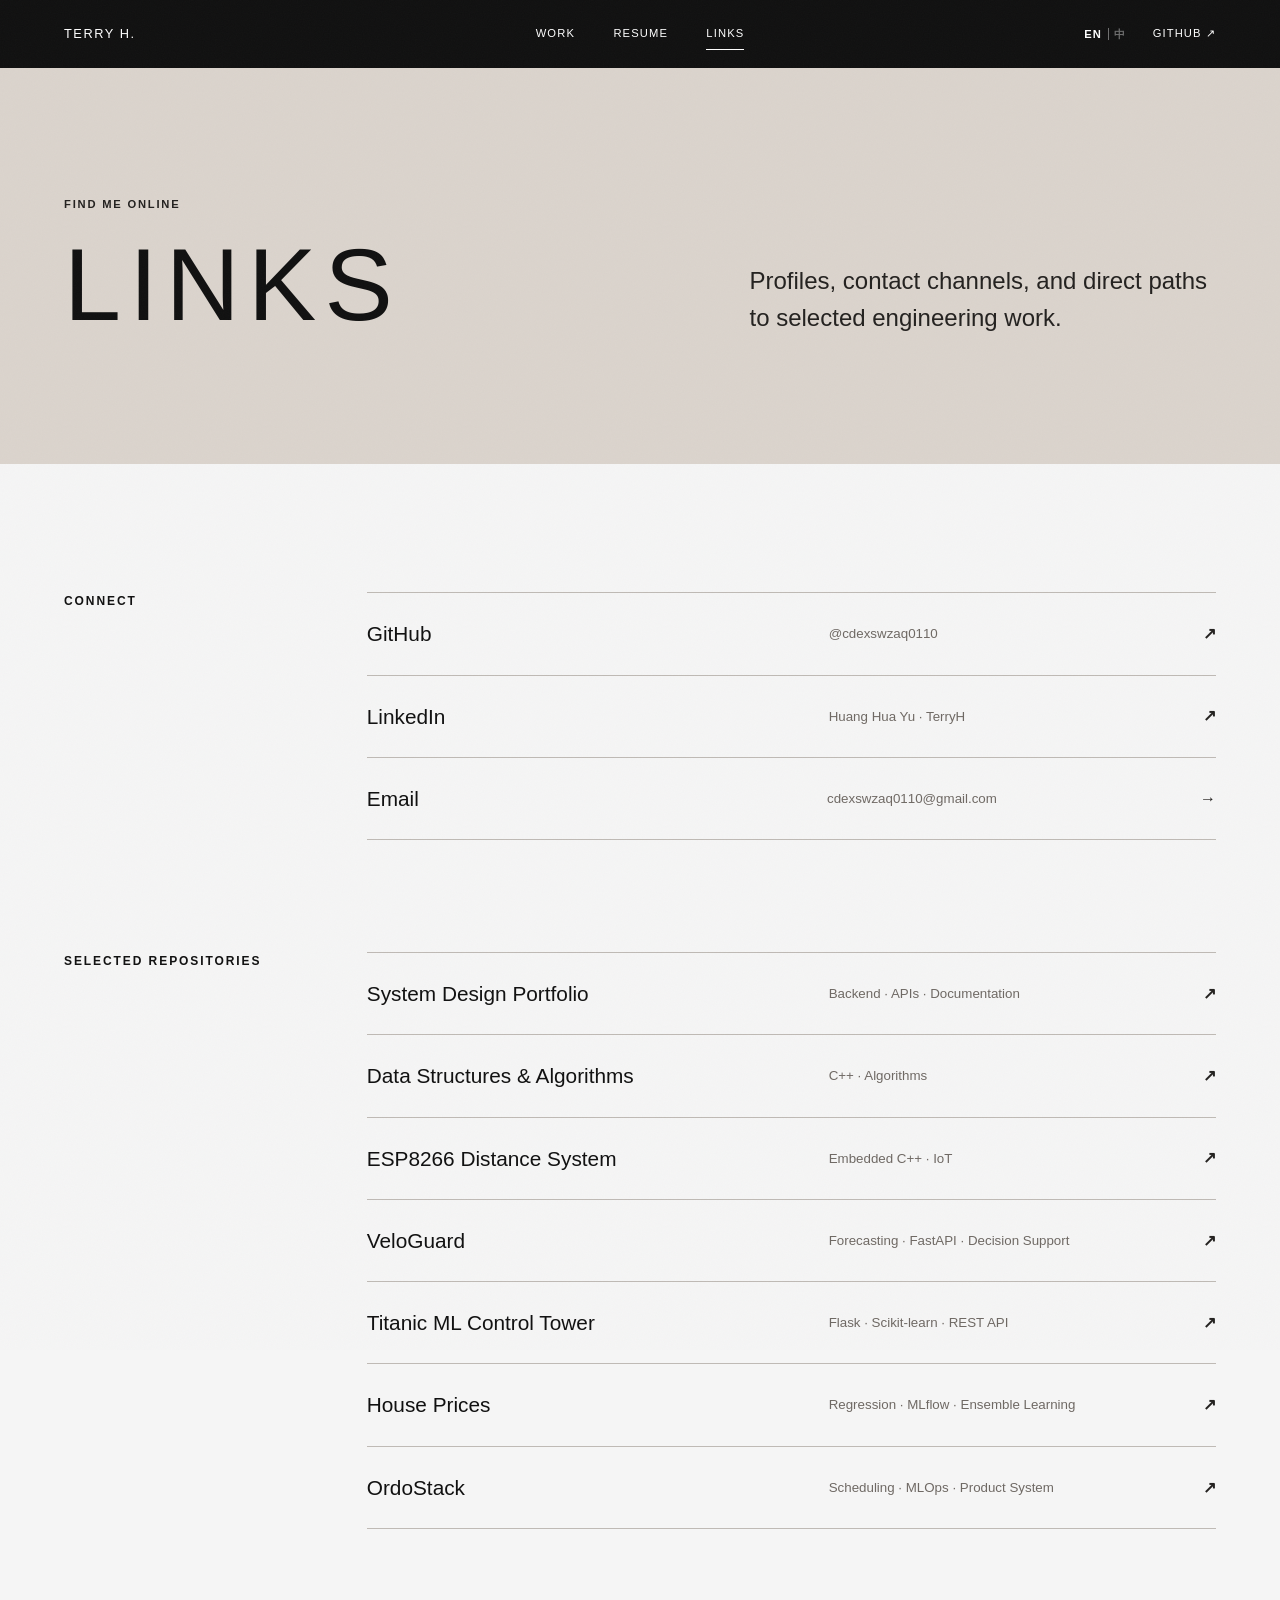
==== links.html @ b8bd3527 "feat: Taipei local time and recent work in the contact section A live clock in Asia/Taipei (24h, ref" ====
<!doctype html>
<html lang="en">
  <head>
    <meta charset="utf-8" />
    <meta name="viewport" content="width=device-width, initial-scale=1" />
    <meta name="description" content="Contact and project links for TerryH Huang." />
    <meta name="author" content="黃樺裕 Huang Hua Yu (TerryH)" />
    <meta name="robots" content="index, follow, max-image-preview:large, max-snippet:-1" />
    <meta name="theme-color" content="#111111" />
    <title>Links — TerryH Huang</title>
    <link rel="canonical" href="https://cdexswzaq0110.github.io/links.html" />

    <meta property="og:type" content="website" />
    <meta property="og:site_name" content="TerryH Huang" />
    <meta property="og:url" content="https://cdexswzaq0110.github.io/links.html" />
    <meta property="og:title" content="Links — TerryH Huang" />
    <meta property="og:description" content="Contact and project links for TerryH Huang." />
    <meta property="og:image" content="https://cdexswzaq0110.github.io/assets/project-archive.webp" />
    <meta name="twitter:card" content="summary_large_image" />

    <link rel="stylesheet" href="styles.css?v=20" />
    <script src="script.js?v=20" defer></script>
    <script>
      /* Apply the remembered motion choice before first paint. */
      (function () {
        var root = document.documentElement;
        root.classList.add("js");
        try {
          if (window.localStorage.getItem("th-motion") !== "off") root.classList.add("motion-on");
        } catch (error) {
          root.classList.add("motion-on");
        }
      })();
    </script>
    <script type="application/ld+json">
      {
        "@context": "https://schema.org",
        "@type": "WebPage",
        "url": "https://cdexswzaq0110.github.io/links.html",
        "name": "Links — TerryH Huang",
        "inLanguage": "en",
        "about": {
          "@type": "Person",
          "name": "黃樺裕",
          "alternateName": ["Huang Hua Yu", "TerryH Huang"],
          "url": "https://cdexswzaq0110.github.io/",
          "sameAs": [
            "https://github.com/cdexswzaq0110",
            "https://www.linkedin.com/in/%E6%A8%BA%E8%A3%95-%E9%BB%83-terryh/"
          ]
        }
      }
    </script>
  </head>
  <body>
    <a class="skip-link" href="#main-content">Skip to content</a>
    <div class="grain" aria-hidden="true"></div>

    <div class="cursor" data-cursor aria-hidden="true">
      <span class="cursor-dot"></span>
      <span class="cursor-ring"><span class="cursor-text"></span></span>
    </div>

    <div class="scroll-progress" aria-hidden="true"></div>

    <header class="site-header">
      <div class="container header-inner">
        <a class="brand" href="index.html" data-scramble aria-label="TerryH Huang, home">Terry H.</a>
        <nav class="site-nav" aria-label="Primary navigation">
          <a href="index.html#work" data-scramble data-zh="作品">Work</a>
          <a href="resume.html" data-scramble data-zh="履歷">Resume</a>
          <a href="links.html" aria-current="page" data-scramble data-zh="連結">Links</a>
        </nav>
        <div class="header-end">
          <button class="lang-toggle" type="button" data-lang-toggle aria-label="Switch language / 切換語言">
            <span class="lang-en">EN</span><i aria-hidden="true"></i><span class="lang-zh">中</span>
          </button>
          <a class="header-link" href="https://github.com/cdexswzaq0110" target="_blank" rel="noreferrer" data-magnetic>
            GitHub <span aria-hidden="true">↗</span>
          </a>
          <button
            class="nav-toggle"
            type="button"
            data-nav-toggle
            aria-expanded="false"
            aria-controls="site-menu"
          >
            <span class="nav-toggle-lines" aria-hidden="true"><i></i><i></i></span>
            Menu
          </button>
        </div>
      </div>
    </header>

    <main id="main-content" class="page-main">
      <section class="page-hero">
        <div class="container page-hero-grid">
          <div>
            <p class="eyebrow" data-zh="在網路上找到我">Find me online</p>
            <h1 data-split="words" data-zh="連結">Links</h1>
          </div>
          <p class="page-lead">
            Profiles, contact channels, and direct paths to selected engineering work.
          </p>
        </div>
      </section>

      <section class="page-section">
        <div class="container link-groups">
          <section aria-labelledby="connect-title">
            <h2 id="connect-title" data-zh="聯絡方式">Connect</h2>
            <div class="link-list">
              <a href="https://github.com/cdexswzaq0110" target="_blank" rel="noreferrer"><span>GitHub</span><small>@cdexswzaq0110</small><b>↗</b></a>
              <a href="https://www.linkedin.com/in/%E6%A8%BA%E8%A3%95-%E9%BB%83-terryh/" target="_blank" rel="noreferrer"><span>LinkedIn</span><small>Huang Hua Yu · TerryH</small><b>↗</b></a>
              <a href="mailto:cdexswzaq0110@gmail.com"><span>Email</span><small>cdexswzaq0110@gmail.com</small><b>→</b></a>
            </div>
          </section>

          <section aria-labelledby="project-links-title">
            <h2 id="project-links-title" data-zh="精選 GitHub 專案">Selected repositories</h2>
            <div class="link-list">
              <a href="https://github.com/cdexswzaq0110/build-moat-system-design-portfolio" target="_blank" rel="noreferrer" data-preview="assets/system-design.webp"><span>System Design Portfolio</span><small>Backend · APIs · Documentation</small><b>↗</b></a>
              <a href="https://github.com/cdexswzaq0110/DSA" target="_blank" rel="noreferrer" data-preview="assets/algorithms.webp"><span>Data Structures &amp; Algorithms</span><small>C++ · Algorithms</small><b>↗</b></a>
              <a href="https://github.com/cdexswzaq0110/Arduino_obstacle_avoidance" target="_blank" rel="noreferrer" data-preview="assets/embedded-system.webp"><span>ESP8266 Distance System</span><small>Embedded C++ · IoT</small><b>↗</b></a>
              <a href="https://github.com/cdexswzaq0110/VeloGuard" target="_blank" rel="noreferrer" data-preview="assets/veloguard.webp"><span>VeloGuard</span><small>Forecasting · FastAPI · Decision Support</small><b>↗</b></a>
              <a href="https://github.com/cdexswzaq0110/titanic-ml-control-tower" target="_blank" rel="noreferrer" data-preview="assets/titanic-control-tower.webp"><span>Titanic ML Control Tower</span><small>Flask · Scikit-learn · REST API</small><b>↗</b></a>
              <a href="https://github.com/cdexswzaq0110/House-Prices-Advanced-Regression-Techniques" target="_blank" rel="noreferrer" data-preview="assets/house-prices.webp"><span>House Prices</span><small>Regression · MLflow · Ensemble Learning</small><b>↗</b></a>
              <a href="https://github.com/cdexswzaq0110/Ordostack" target="_blank" rel="noreferrer" data-preview="assets/ordostack.webp"><span>OrdoStack</span><small>Scheduling · MLOps · Product System</small><b>↗</b></a>
            </div>
          </section>
        </div>
      </section>
    </main>

    <footer class="site-footer">
      <div class="container footer-inner">
        <p>TerryH Huang</p>
        <p data-zh="持續學習，持續動手做。">Always learning. Always building.</p>
        <a href="index.html" data-magnetic>Home</a>
        <button class="motion-toggle" type="button" data-motion-toggle aria-pressed="false">
          <i aria-hidden="true"></i>Motion <span data-motion-state>Off</span>
        </button>
      </div>
    </footer>
    <div class="nav-sheet" id="site-menu" data-nav-sheet hidden>
      <div class="nav-sheet-scrim" data-nav-scrim></div>
      <div
        class="nav-sheet-panel"
        data-nav-panel
        role="dialog"
        aria-modal="true"
        aria-label="Site menu"
        tabindex="-1"
      >
        <div class="nav-sheet-handle" aria-hidden="true"></div>
        <nav class="nav-sheet-links" aria-label="Site navigation">
          <a href="index.html#work">Work<b aria-hidden="true">01</b></a>
          <a href="resume.html">Resume<b aria-hidden="true">02</b></a>
          <a href="links.html" aria-current="page">Links<b aria-hidden="true">03</b></a>
          <a href="https://github.com/cdexswzaq0110" target="_blank" rel="noreferrer">GitHub<b aria-hidden="true">↗</b></a>
          <a href="mailto:cdexswzaq0110@gmail.com">Email<b aria-hidden="true">→</b></a>
        </nav>
        <p class="nav-sheet-note">TerryH Huang — Machine Learning Engineer</p>
      </div>
    </div>
  </body>
</html>
---- styles.css ----
:root {
  --ink: #111111;
  --text: #242220;
  --muted: #6f6964;
  --line: #bfbab5;
  --canvas: #f5f5f5;
  --surface: #eceae9;
  --warm: #dbd4cd;
  --frame: #a39e9a;
  --white: #ffffff;
  --font-display: "Avenir Next", "Segoe UI", Arial, sans-serif;
  --font-body: Inter, "Helvetica Neue", Arial, sans-serif;
  --gutter: clamp(1.25rem, 5vw, 5rem);
  --section-space: clamp(5rem, 10vw, 8rem);
  --content-width: 72rem;
  --transition: 180ms ease;
  /* Canonical curves — built-in CSS easings are too weak for UI. */
  --ease-out: cubic-bezier(0.23, 1, 0.32, 1);
  --ease-in-out: cubic-bezier(0.77, 0, 0.175, 1);
  --ease-drawer: cubic-bezier(0.32, 0.72, 0, 1);
  /* Legacy names alias the canonical curves rather than forking them. */
  --motion-ease: var(--ease-out);
  --motion-out: var(--ease-out);
  --scroll-progress: 0;
  --skew: 0deg;
}

@keyframes page-in {
  from {
    opacity: 0;
  }
}

@keyframes page-rise {
  from {
    transform: translateY(0.75rem);
  }
}

@keyframes status-pulse {
  0%,
  100% {
    opacity: 1;
    transform: scale(1);
  }
  50% {
    opacity: 0.35;
    transform: scale(0.6);
  }
}

@keyframes scroll-cue {
  0% {
    transform: translateX(-100%);
  }
  60%,
  100% {
    transform: translateX(100%);
  }
}

@keyframes grain-shift {
  0% {
    transform: translate3d(0, 0, 0);
  }
  10% {
    transform: translate3d(-6%, -4%, 0);
  }
  20% {
    transform: translate3d(-12%, 2%, 0);
  }
  30% {
    transform: translate3d(4%, -8%, 0);
  }
  40% {
    transform: translate3d(-6%, 6%, 0);
  }
  50% {
    transform: translate3d(-12%, -2%, 0);
  }
  60% {
    transform: translate3d(8%, 0, 0);
  }
  70% {
    transform: translate3d(0, 8%, 0);
  }
  80% {
    transform: translate3d(4%, 10%, 0);
  }
  90% {
    transform: translate3d(-6%, 4%, 0);
  }
  100% {
    transform: translate3d(0, 0, 0);
  }
}

/* The entry/exit movement lives on <main>, never on <body>: a transform
   animation on <body> would make it the containing block for every
   position: fixed layer (grain, cursor, progress bar, rail). */
.manual-page-transition body {
  animation: page-in 420ms var(--motion-ease) backwards;
}

.manual-page-transition main {
  animation: page-rise 520ms var(--motion-ease) backwards;
}

.manual-page-transition body.page-leaving {
  opacity: 0;
  transition: opacity 220ms ease-in;
}

.manual-page-transition body.page-leaving main {
  transform: translateY(-0.5rem);
  transition: transform 220ms ease-in;
}

*,
*::before,
*::after {
  box-sizing: border-box;
}

html {
  scroll-behavior: smooth;
}

html.lenis-active {
  scroll-behavior: auto;
}

#work,
#lab,
#about,
#faq,
#principles,
#contact {
  scroll-margin-top: 5.25rem;
}

body {
  margin: 0;
  overflow-x: clip;
  color: var(--text);
  background: var(--canvas);
  font-family: var(--font-body);
  line-height: 1.6;
  text-rendering: optimizeLegibility;
}

img {
  display: block;
  max-width: 100%;
}

a {
  color: inherit;
}

h1,
h2,
h3,
p {
  margin: 0;
}

h1,
h2,
h3,
.brand,
.button,
.site-nav {
  font-family: var(--font-display);
}

.container {
  width: min(calc(100% - 2 * var(--gutter)), var(--content-width));
  margin-inline: auto;
}

.skip-link {
  position: fixed;
  top: 0.5rem;
  left: 0.5rem;
  z-index: 100;
  padding: 0.65rem 1rem;
  color: var(--white);
  background: var(--ink);
  transform: translateY(-150%);
}

.skip-link:focus {
  transform: translateY(0);
}

:focus-visible {
  outline: 3px solid currentColor;
  outline-offset: 4px;
}

/* ---------------------------------------------------------------
   Film grain
   --------------------------------------------------------------- */

/* The grain is texture, so it is not gated on the motion layer — only its
   drift is. That keeps the surface for reduced-motion and no-JS visitors. */
.grain {
  position: fixed;
  inset: -50%;
  z-index: 80;
  display: block;
  width: 200%;
  height: 200%;
  background-image: url("data:image/svg+xml,%3Csvg xmlns='http://www.w3.org/2000/svg' width='200' height='200'%3E%3Cfilter id='n'%3E%3CfeTurbulence type='fractalNoise' baseFrequency='0.85' numOctaves='3' stitchTiles='stitch'/%3E%3C/filter%3E%3Crect width='200' height='200' filter='url(%23n)' opacity='0.55'/%3E%3C/svg%3E");
  opacity: 0.05;
  pointer-events: none;
}

.motion-ready .grain {
  animation: grain-shift 6s steps(10) infinite;
  will-change: transform;
}

/* ---------------------------------------------------------------
   Custom cursor
   --------------------------------------------------------------- */

.cursor {
  display: none;
}

.has-cursor .cursor {
  display: block;
}

.has-cursor body,
.has-cursor a,
.has-cursor button {
  cursor: none;
}

.has-cursor .cursor-dot,
.has-cursor .cursor-ring {
  position: fixed;
  top: 0;
  left: 0;
  z-index: 90;
  display: grid;
  place-items: center;
  border-radius: 50%;
  pointer-events: none;
  mix-blend-mode: difference;
}

.has-cursor .cursor-dot {
  width: 6px;
  height: 6px;
  background: var(--white);
  transform: translate3d(var(--cursor-x, -50px), var(--cursor-y, -50px), 0) translate(-50%, -50%);
}

.has-cursor .cursor-ring {
  width: 2.5rem;
  height: 2.5rem;
  border: 1px solid var(--white);
  transform: translate3d(var(--ring-x, -50px), var(--ring-y, -50px), 0) translate(-50%, -50%)
    scale(var(--ring-scale, 1));
  transition: width 450ms var(--motion-ease), height 450ms var(--motion-ease),
    background 450ms var(--motion-ease), opacity 300ms ease;
}

.has-cursor .cursor.is-hover .cursor-ring {
  width: 3.5rem;
  height: 3.5rem;
}

.has-cursor .cursor.is-labelled .cursor-ring {
  width: 5.5rem;
  height: 5.5rem;
  background: var(--white);
}

.has-cursor .cursor.is-labelled .cursor-dot {
  opacity: 0;
}

.cursor-text {
  color: var(--ink);
  font-family: var(--font-display);
  font-size: 0.62rem;
  font-weight: 600;
  letter-spacing: 0.14em;
  text-transform: uppercase;
  opacity: 0;
  transition: opacity 250ms ease;
}

.has-cursor .cursor.is-labelled .cursor-text {
  opacity: 1;
}

.has-cursor .cursor.is-down .cursor-ring {
  --ring-scale: 0.72;
}

.has-cursor .cursor.is-hidden .cursor-dot,
.has-cursor .cursor.is-hidden .cursor-ring {
  opacity: 0;
}

/* ---------------------------------------------------------------
   Intro curtain
   --------------------------------------------------------------- */

.preloader {
  display: none;
}

.is-loading {
  overflow: hidden;
}

.is-loading .preloader,
.preloader.is-done {
  position: fixed;
  inset: 0;
  z-index: 150;
  display: block;
  color: var(--white);
}

.preloader.is-done {
  pointer-events: none;
}

.preloader-panels {
  position: absolute;
  inset: 0;
  display: flex;
}

.preloader-panels i {
  flex: 1;
  background: var(--ink);
  transform: translate3d(0, 0, 0);
  transition: transform 900ms var(--motion-out) var(--panel-delay, 0ms);
}

.preloader-inner {
  position: absolute;
  inset: auto var(--gutter) 22vh;
  display: flex;
  align-items: flex-end;
  justify-content: space-between;
  gap: 2rem;
  transition: opacity 400ms ease, transform 600ms var(--motion-ease);
}

.preloader-name {
  font-family: var(--font-display);
  font-size: clamp(2.5rem, 9vw, 6rem);
  font-weight: 400;
  letter-spacing: 0.06em;
  line-height: 1;
  text-transform: uppercase;
}

.preloader-count {
  color: var(--warm);
  font-family: var(--font-display);
  font-size: clamp(1.1rem, 2.5vw, 1.6rem);
  font-variant-numeric: tabular-nums;
  letter-spacing: 0.16em;
}

.preloader-bar {
  position: absolute;
  inset: auto var(--gutter) calc(22vh - 2.5rem);
  height: 1px;
  background: rgb(255 255 255 / 18%);
}

.preloader-bar i {
  display: block;
  height: 100%;
  background: var(--warm);
  transform: scaleX(var(--load, 0));
  transform-origin: left;
}

.preloader.is-done .preloader-inner,
.preloader.is-done .preloader-bar {
  opacity: 0;
  transform: translateY(-1rem);
}

.preloader.is-done .preloader-panels i {
  transform: translate3d(0, -101%, 0);
}

/* ---------------------------------------------------------------
   Header + rail
   --------------------------------------------------------------- */

.site-header {
  position: sticky;
  top: 0;
  z-index: 20;
  color: var(--white);
  background: var(--ink);
  transition: box-shadow 300ms ease, transform 500ms var(--motion-ease);
}

.home-page.has-scrolled .site-header {
  box-shadow: 0 0.8rem 2rem rgb(17 17 17 / 12%);
}

.header-hidden .site-header {
  transform: translate3d(0, -100%, 0);
}

.scroll-progress {
  position: fixed;
  inset: 0 0 auto;
  z-index: 40;
  height: 2px;
  background: var(--warm);
  pointer-events: none;
  transform: scaleX(var(--scroll-progress));
  transform-origin: left;
}

.header-inner {
  min-height: 4.25rem;
  display: grid;
  grid-template-columns: 1fr auto 1fr;
  align-items: center;
  gap: 2rem;
}

.brand {
  width: max-content;
  font-size: 0.8rem;
  letter-spacing: 0.12em;
  text-decoration: none;
  text-transform: uppercase;
}

.site-nav {
  display: flex;
  gap: clamp(1.25rem, 3vw, 2.5rem);
}

.site-nav a,
.header-link {
  position: relative;
  font-size: 0.7rem;
  letter-spacing: 0.1em;
  text-decoration: none;
  text-transform: uppercase;
  white-space: nowrap;
}

.site-nav a::after,
.header-link::after {
  position: absolute;
  inset: auto 0 -0.45rem;
  height: 1px;
  background: currentColor;
  content: "";
  transform: scaleX(0);
  transform-origin: right;
  transition: transform 420ms var(--motion-ease);
}

.site-nav a:hover::after,
.header-link:hover::after,
.site-nav a:focus-visible::after,
.header-link:focus-visible::after,
.site-nav a[aria-current="page"]::after {
  transform: scaleX(1);
  transform-origin: left;
}

.header-link {
  justify-self: end;
}

.section-rail {
  display: none;
}

.section-rail a {
  display: flex;
  align-items: center;
  justify-content: flex-end;
  gap: 0.65rem;
  text-decoration: none;
}

.rail-dot {
  width: 7px;
  height: 7px;
  border: 1px solid var(--frame);
  border-radius: 50%;
  transition: background 350ms var(--motion-ease), border-color 350ms var(--motion-ease),
    transform 350ms var(--motion-ease);
}

.rail-label {
  color: var(--muted);
  font-family: var(--font-display);
  font-size: 0.58rem;
  letter-spacing: 0.18em;
  text-transform: uppercase;
  opacity: 0;
  transform: translateX(0.5rem);
  transition: opacity 350ms ease, transform 350ms var(--motion-ease);
}

.section-rail a:hover .rail-label,
.section-rail a:focus-visible .rail-label,
.section-rail a.is-active .rail-label {
  opacity: 1;
  transform: translateX(0);
}

.section-rail a.is-active .rail-dot {
  background: var(--ink);
  border-color: var(--ink);
  transform: scale(1.3);
}

.section-rail.is-inverted .rail-dot {
  border-color: #6d6864;
}

.section-rail.is-inverted .rail-label {
  color: #a6a19d;
}

.section-rail.is-inverted a.is-active .rail-dot {
  background: var(--warm);
  border-color: var(--warm);
}

/* ---------------------------------------------------------------
   Header controls + language toggle
   --------------------------------------------------------------- */

.header-end {
  display: flex;
  align-items: center;
  justify-self: end;
  gap: clamp(0.85rem, 2vw, 1.5rem);
}

.header-link {
  justify-self: auto;
}

.lang-toggle {
  display: inline-flex;
  min-height: 2.2rem;
  align-items: center;
  gap: 0.35rem;
  padding: 0 0.15rem;
  border: 0;
  color: inherit;
  background: none;
  font-family: var(--font-display);
  font-size: 0.7rem;
  font-weight: 600;
  letter-spacing: 0.1em;
  cursor: pointer;
  -webkit-tap-highlight-color: transparent;
  scale: var(--press, 1);
  transition: scale 160ms var(--ease-out);
}

.lang-toggle:active {
  --press: 0.94;
}

.lang-toggle i {
  width: 1px;
  height: 0.72rem;
  background: currentColor;
  opacity: 0.4;
}

/* The inactive half recedes rather than disappearing, so the control still
   reads as a pair of choices. */
.lang-toggle .lang-zh,
.lang-toggle .lang-en {
  transition: opacity 260ms var(--ease-out);
}

.lang-toggle .lang-zh {
  opacity: 0.38;
}

.lang-zh .lang-toggle .lang-zh {
  opacity: 1;
}

.lang-zh .lang-toggle .lang-en {
  opacity: 0.38;
}

/* Chinese sets its own rhythm: no uppercasing, and looser tracking hurts it. */
.lang-zh .hero h1,
.lang-zh .about-statement,
.lang-zh .contact-section h2,
.lang-zh .page-hero h1 {
  letter-spacing: 0.02em;
  text-transform: none;
}

.lang-zh .section-heading h2,
.lang-zh .skill-column h3,
.lang-zh .principles-grid h3 {
  letter-spacing: 0.1em;
  text-transform: none;
}

.lang-zh .eyebrow,
.lang-zh .lab-index,
.lang-zh .status-pill,
.lang-zh .filter-chip,
.lang-zh .site-nav a,
.lang-zh .nav-sheet-links a {
  letter-spacing: 0.06em;
  text-transform: none;
}

/* ---------------------------------------------------------------
   Hero
   --------------------------------------------------------------- */

.hero {
  position: relative;
  overflow: hidden;
  background: var(--warm);
}

.hero-canvas {
  position: absolute;
  inset: 0;
  display: block;
  width: 100%;
  height: 100%;
  pointer-events: none;
}

/* Only the motion layer fades it in behind the intro; without JS or with
   reduced motion it is simply there. */
.motion-ready .hero-canvas {
  opacity: 0;
  transition: opacity 1200ms ease 200ms;
}

.motion-ready .hero.is-visible .hero-canvas {
  opacity: 1;
}

.hero-grid {
  position: relative;
  z-index: 1;
  min-height: clamp(40rem, 82vh, 52rem);
  display: grid;
  grid-template-columns: repeat(2, minmax(0, 1fr));
  align-items: center;
  gap: clamp(3rem, 6vw, 5rem);
  padding-block: clamp(4rem, 9vw, 8rem);
}

.hero-copy {
  opacity: var(--hero-opacity, 1);
  transform: translate3d(0, var(--hero-copy-y, 0), 0);
  will-change: opacity, transform;
}

.eyebrow,
.project-index,
.skill-number {
  font-family: var(--font-display);
  font-size: 0.7rem;
  font-weight: 600;
  letter-spacing: 0.16em;
  text-transform: uppercase;
}

.hero h1 {
  margin-top: 1.5rem;
  color: var(--ink);
  font-size: clamp(2.8rem, 5.2vw, 4.4rem);
  font-weight: 400;
  letter-spacing: 0.04em;
  line-height: 1.08;
  text-transform: uppercase;
}

.hero-line {
  display: block;
}

.hero-lead {
  max-width: 34rem;
  margin-top: 2rem;
  font-size: clamp(1rem, 1.5vw, 1.15rem);
}

.hero-actions {
  display: flex;
  flex-wrap: wrap;
  gap: 0.75rem;
  margin-top: 2rem;
}

.status-pill {
  display: inline-flex;
  align-items: center;
  gap: 0.6rem;
  margin-top: 1.75rem;
  padding: 0.4rem 0.9rem;
  border: 1px solid rgb(17 17 17 / 22%);
  border-radius: 999px;
  color: var(--ink);
  font-family: var(--font-display);
  font-size: 0.62rem;
  font-weight: 600;
  letter-spacing: 0.14em;
  text-transform: uppercase;
}

.status-pill i {
  width: 6px;
  height: 6px;
  border-radius: 50%;
  background: var(--ink);
  animation: status-pulse 2.4s ease-in-out infinite;
}

.button {
  position: relative;
  min-height: 2.8rem;
  display: inline-flex;
  align-items: center;
  justify-content: center;
  padding-inline: 1.5rem;
  border: 1px solid var(--ink);
  color: var(--white);
  background: var(--ink);
  font-size: 0.7rem;
  font-weight: 600;
  letter-spacing: 0.1em;
  text-decoration: none;
  text-transform: uppercase;
  translate: var(--mx, 0) var(--my, 0);
  scale: var(--press, 1);
  transition: color var(--transition), background var(--transition),
    translate 160ms var(--ease-out), scale 160ms var(--ease-out);
}

.button:active {
  --press: 0.97;
}

.button:hover {
  color: var(--ink);
  background: transparent;
}

.button-secondary {
  color: var(--ink);
  background: transparent;
}

.button-secondary:hover {
  color: var(--white);
  background: var(--ink);
}

[data-magnetic] {
  translate: var(--mx, 0) var(--my, 0);
  scale: var(--press, 1);
  transition: translate 160ms var(--ease-out), scale 160ms var(--ease-out);
}

[data-magnetic]:active {
  --press: 0.97;
}

/* The lazy magnetic release is a pointer flourish — gate it to fine pointers so
   touch keeps the snappy 160ms press. */
@media (hover: hover) and (pointer: fine) {
  [data-magnetic] {
    transition: translate 600ms var(--ease-out), scale 160ms var(--ease-out);
  }
}

.hero-visual {
  position: relative;
  min-height: 33rem;
  display: grid;
  place-items: center;
}

.hero-visual::before {
  position: absolute;
  inset: 8% 0 0 18%;
  border: 1px solid rgb(17 17 17 / 28%);
  background: rgb(245 245 245 / 20%);
  content: "";
  transform: translate3d(var(--frame-x, 0), var(--frame-y, 0), 0);
  transition: transform 650ms var(--motion-ease);
}

.portrait-frame {
  position: relative;
  z-index: 1;
  width: min(78%, 25rem);
  padding: 0.7rem;
  border: 1px solid var(--ink);
  background: var(--warm);
  transform: translate3d(var(--portrait-x, 0), var(--portrait-y, 0), 0);
  transition: transform 650ms var(--motion-ease);
}

.portrait-media {
  position: relative;
  overflow: hidden;
}

.motion-ready .portrait-media::before {
  position: absolute;
  inset: 0;
  z-index: 1;
  background: var(--warm);
  content: "";
  transform: scaleY(1);
  transform-origin: bottom;
}

.motion-ready .hero.is-visible .portrait-media::before {
  transform: scaleY(0);
  transition: transform 1100ms var(--motion-out) 500ms;
}

.portrait-frame img {
  width: 100%;
  aspect-ratio: 3 / 4;
  object-fit: cover;
  transform: scale(1.06) translate3d(0, var(--hero-image-y, 0), 0);
  transition: transform 160ms linear;
  will-change: transform;
}

.hero-scroll {
  position: absolute;
  right: var(--gutter);
  bottom: 2.25rem;
  z-index: 1;
  display: none;
  align-items: center;
  gap: 0.85rem;
  color: var(--ink);
  font-family: var(--font-display);
  font-size: 0.62rem;
  font-weight: 600;
  letter-spacing: 0.2em;
  text-decoration: none;
  text-transform: uppercase;
}

.hero-scroll-line {
  position: relative;
  width: 4.5rem;
  height: 1px;
  overflow: hidden;
  background: rgb(17 17 17 / 25%);
}

.hero-scroll-line::after {
  position: absolute;
  inset: 0;
  background: var(--ink);
  content: "";
  animation: scroll-cue 2.4s var(--motion-ease) infinite;
}

@media (min-width: 901px) {
  .hero-scroll {
    display: flex;
  }
}

/* ---------------------------------------------------------------
   Marquee band
   --------------------------------------------------------------- */

.marquee-band {
  overflow: hidden;
  padding-block: clamp(0.9rem, 2vw, 1.4rem);
  color: var(--white);
  background: var(--ink);
}

.marquee {
  display: flex;
  width: max-content;
  transform: translate3d(var(--marquee-x, 0), 0, 0);
}

.marquee-track {
  display: flex;
  align-items: center;
  gap: clamp(1.5rem, 3vw, 2.75rem);
  padding-right: clamp(1.5rem, 3vw, 2.75rem);
  font-family: var(--font-display);
  font-size: clamp(1.3rem, 3.4vw, 2.6rem);
  font-weight: 400;
  letter-spacing: 0.06em;
  text-transform: uppercase;
  white-space: nowrap;
}

.marquee-track b {
  color: var(--warm);
  font-size: 0.55em;
  font-weight: 400;
}

/* ---------------------------------------------------------------
   Sections
   --------------------------------------------------------------- */

.section {
  padding-block: var(--section-space);
}

.work-section {
  overflow-x: clip;
}

.section-heading {
  display: grid;
  grid-template-columns: auto 1fr;
  align-items: center;
  gap: 1.5rem;
}

.section-heading h2 {
  color: var(--ink);
  font-size: 0.85rem;
  font-weight: 600;
  letter-spacing: 0.25em;
  text-transform: uppercase;
}

.section-heading span {
  height: 1px;
  background: var(--line);
  transform-origin: left;
}

.section-intro {
  display: flex;
  justify-content: space-between;
  gap: 2rem;
  margin-top: 2rem;
}

.section-intro > p:first-child {
  max-width: 36rem;
  font-size: clamp(1.4rem, 2.6vw, 2.2rem);
  line-height: 1.35;
}

.section-count {
  color: var(--muted);
  font-size: 0.75rem;
  font-variant-numeric: tabular-nums;
  letter-spacing: 0.1em;
  text-transform: uppercase;
}

.section-count [data-project-count] {
  min-width: 3.4rem;
  display: inline-block;
  color: var(--ink);
}

/* ---------------------------------------------------------------
   Project filter + grid
   --------------------------------------------------------------- */

.filter-bar {
  display: flex;
  flex-wrap: wrap;
  gap: 0.5rem;
  margin-top: 2.5rem;
}

.filter-chip {
  padding: 0.55rem 1.05rem;
  border: 1px solid var(--line);
  color: var(--muted);
  background-color: transparent;
  background-image: linear-gradient(var(--ink), var(--ink));
  background-position: bottom center;
  background-repeat: no-repeat;
  background-size: 100% 0%;
  font-family: var(--font-display);
  font-size: 0.66rem;
  font-weight: 600;
  letter-spacing: 0.12em;
  text-transform: uppercase;
  cursor: pointer;
  transition: color 320ms ease, border-color 320ms ease, background-size 420ms var(--motion-ease);
}

.filter-chip sup {
  margin-left: 0.15rem;
  font-size: 0.62em;
  vertical-align: super;
}

.filter-chip:hover {
  color: var(--white);
  border-color: var(--ink);
  background-size: 100% 100%;
}

.filter-chip.is-active {
  color: var(--white);
  border-color: var(--ink);
  background-size: 100% 100%;
}

.project-grid {
  display: grid;
  grid-template-columns: repeat(2, minmax(0, 1fr));
  gap: clamp(2rem, 4vw, 3rem) clamp(1.25rem, 3vw, 2rem);
  margin-top: 3rem;
  transform: skewY(var(--skew, 0deg));
}

.project-card.is-filtered {
  display: none;
}

.project-card a {
  display: block;
  perspective: 1100px;
  text-decoration: none;
}

.project-visual {
  position: relative;
  overflow: hidden;
  aspect-ratio: 4 / 3;
  background: var(--surface);
  transform: rotateX(var(--tilt-x, 0deg)) rotateY(var(--tilt-y, 0deg));
  transform-style: preserve-3d;
  transition: transform 600ms var(--motion-ease);
}

.motion-ready .project-visual::before {
  position: absolute;
  inset: 0;
  z-index: 1;
  background: var(--canvas);
  content: "";
  pointer-events: none;
  transform: scaleY(1);
  transform-origin: top;
  transition: transform 900ms var(--motion-ease) 120ms;
}

.motion-ready .project-card.is-visible .project-visual::before {
  transform: scaleY(0);
}

.project-visual::after {
  position: absolute;
  inset: 0.7rem;
  z-index: 2;
  border: 1px solid transparent;
  content: "";
  pointer-events: none;
  transition: border-color 400ms ease, inset 400ms var(--motion-ease);
}

.project-visual img {
  width: 100%;
  height: 100%;
  object-fit: cover;
  transform: scale(1.06)
    translate3d(var(--media-x, 0), calc(var(--media-y, 0px) + var(--scroll-media-y, 0px)), 0);
  transition: transform 180ms linear;
  will-change: transform;
}

.project-card a:hover .project-visual img,
.project-card a:focus-visible .project-visual img {
  transform: scale(1.1)
    translate3d(var(--media-x, 0), calc(var(--media-y, 0px) + var(--scroll-media-y, 0px)), 0);
}

.project-card a:hover .project-visual::after,
.project-card a:focus-visible .project-visual::after {
  inset: 1rem;
  border-color: rgb(245 245 245 / 65%);
}

.project-body {
  display: flex;
  align-items: flex-start;
  justify-content: space-between;
  gap: 1rem;
  margin-top: 1.25rem;
}

.project-index {
  color: var(--muted);
  font-size: 0.62rem;
  transition: color 300ms ease;
}

.project-card.is-active .project-index {
  color: var(--ink);
}

.project-card h3 {
  position: relative;
  margin-top: 0.45rem;
  display: inline-block;
  color: var(--ink);
  font-size: 1.05rem;
  font-weight: 500;
  letter-spacing: 0.04em;
}

.project-card h3::after {
  position: absolute;
  inset: auto 0 -0.2rem;
  height: 1px;
  background: currentColor;
  content: "";
  transform: scaleX(0);
  transform-origin: right;
  transition: transform 500ms var(--motion-ease);
}

.project-card a:hover h3::after,
.project-card a:focus-visible h3::after {
  transform: scaleX(1);
  transform-origin: left;
}

.project-arrow {
  font-size: 1.3rem;
  transition: transform var(--transition);
}

.project-card a:hover .project-arrow {
  transform: translate(0.2rem, -0.2rem);
}

/* ---------------------------------------------------------------
   Reveal system
   --------------------------------------------------------------- */

.motion-ready .hero-reveal,
.motion-ready .reveal {
  opacity: 0;
  transform: translate3d(0, 1.4rem, 0);
}

.motion-ready .hero-reveal {
  transition:
    opacity 700ms var(--motion-ease) var(--reveal-delay, 0ms),
    transform 700ms var(--motion-ease) var(--reveal-delay, 0ms);
}

.motion-ready .hero.is-visible .hero-reveal,
.motion-ready .reveal.is-visible {
  opacity: 1;
  transform: translate3d(0, 0, 0);
}

.motion-ready .reveal {
  transition: opacity 650ms var(--motion-ease), transform 650ms var(--motion-ease);
}

.motion-ready .project-card:nth-child(odd) {
  transform: translate3d(-1.25rem, 1.4rem, 0);
}

.motion-ready .project-card:nth-child(even) {
  transform: translate3d(1.25rem, 1.4rem, 0);
}

.motion-ready .project-card.is-visible {
  transform: translate3d(0, 0, 0);
}

.motion-ready .section-heading span {
  transform: scaleX(0);
  transition: transform 850ms var(--motion-ease) 120ms;
}

.motion-ready .section-heading.is-visible span {
  transform: scaleX(1);
}

/* Split text primitives */

.split-line {
  display: block;
  overflow: hidden;
  /* keep descenders from being clipped by the reveal mask */
  padding-bottom: 0.14em;
  margin-bottom: -0.14em;
}

.split-word {
  display: inline-block;
  overflow: hidden;
  vertical-align: top;
  padding-bottom: 0.16em;
  margin-bottom: -0.16em;
}

.split-char {
  display: inline-block;
  white-space: pre;
}

.split-chars .split-word {
  overflow: visible;
  padding-bottom: 0;
  margin-bottom: 0;
}

.motion-ready .split-line > .split-inner,
.motion-ready .split-word > .split-inner {
  display: inline-block;
  transform: translate3d(0, 115%, 0);
  transition: transform 1000ms var(--motion-out) var(--split-delay, 0ms);
  will-change: transform;
}

.motion-ready .split-line > .split-inner {
  display: block;
}

.motion-ready .is-visible .split-line > .split-inner,
.motion-ready .is-visible .split-word > .split-inner {
  transform: translate3d(0, 0, 0);
}

.motion-ready .split-chars .split-char {
  opacity: 0;
  transform: translate3d(0, 0.5em, 0) rotate(6deg);
  transition: opacity 600ms var(--motion-ease) var(--split-delay, 0ms),
    transform 800ms var(--motion-out) var(--split-delay, 0ms);
}

.motion-ready .split-chars.is-visible .split-char {
  opacity: 1;
  transform: translate3d(0, 0, 0) rotate(0deg);
}

.split-chars .split-char {
  transition: transform 400ms var(--motion-ease);
}

.split-chars:hover .split-char:hover {
  transform: translate3d(0, -0.18em, 0);
}

.project-description {
  margin-top: 0.85rem;
  color: var(--muted);
  font-size: 0.88rem;
}

.tag-list {
  display: flex;
  flex-wrap: wrap;
  gap: 0.45rem;
  margin: 1rem 0 0;
  padding: 0;
  list-style: none;
}

.tag-list li {
  padding: 0.25rem 0.55rem;
  border: 1px solid var(--line);
  font-size: 0.66rem;
  letter-spacing: 0.06em;
  text-transform: uppercase;
  transition: color 300ms ease, border-color 300ms ease, transform 450ms var(--motion-ease);
}

.project-card a:hover .tag-list li {
  border-color: var(--frame);
  transform: translateY(-0.15rem);
}

.project-card a:hover .tag-list li:nth-child(2) {
  transition-delay: 45ms;
}

.project-card a:hover .tag-list li:nth-child(3) {
  transition-delay: 90ms;
}

/* ---------------------------------------------------------------
   In the Model — live ML pieces
   --------------------------------------------------------------- */

.lab-grid {
  display: grid;
  align-items: start;
  grid-template-columns: minmax(0, 1.1fr) minmax(0, 1fr);
  gap: clamp(1.5rem, 3vw, 2.5rem);
  margin-top: 3.5rem;
}

.lab-side {
  display: grid;
  align-content: start;
  gap: clamp(1.5rem, 3vw, 2.5rem);
}

.lab-card {
  display: flex;
  flex-direction: column;
  padding: clamp(1.25rem, 2.5vw, 1.75rem);
  border: 1px solid var(--line);
  background: var(--surface);
}

.lab-index {
  color: var(--muted);
  font-family: var(--font-display);
  font-size: 0.62rem;
  font-weight: 600;
  letter-spacing: 0.16em;
  text-transform: uppercase;
}

.lab-card h3 {
  margin-top: 0.5rem;
  color: var(--ink);
  font-size: 1.05rem;
  font-weight: 500;
  letter-spacing: 0.03em;
}

.lab-copy {
  max-width: 42ch;
  margin-top: 0.9rem;
  color: var(--muted);
  font-size: 0.85rem;
  line-height: 1.6;
}

.lab-copy em {
  font-style: italic;
}

.lab-stage {
  position: relative;
  margin-top: 1.35rem;
  overflow: hidden;
  border: 1px solid var(--line);
  background: var(--canvas);
}

.lab-stage canvas,
.lab-stage svg {
  display: block;
  width: 100%;
  height: auto;
}

.lab-card-boundary .lab-stage {
  cursor: crosshair;
  aspect-ratio: 4 / 3;
}

.lab-card-boundary canvas {
  height: 100%;
}

.lab-hint {
  position: absolute;
  inset: auto 0 0.6rem;
  color: var(--muted);
  font-family: var(--font-display);
  font-size: 0.6rem;
  font-weight: 600;
  letter-spacing: 0.14em;
  text-align: center;
  text-transform: uppercase;
  pointer-events: none;
  transition: opacity 400ms var(--ease-out);
}

.lab-hint[data-spent] {
  opacity: 0;
}

.lab-controls {
  display: flex;
  flex-wrap: wrap;
  gap: 0.45rem;
  margin-top: 1.1rem;
}

.lab-chip {
  display: inline-flex;
  min-height: 2.3rem;
  align-items: center;
  gap: 0.45rem;
  padding-inline: 0.85rem;
  border: 1px solid var(--line);
  color: var(--muted);
  background: transparent;
  font-family: var(--font-display);
  font-size: 0.64rem;
  font-weight: 600;
  letter-spacing: 0.1em;
  text-transform: uppercase;
  cursor: pointer;
  -webkit-tap-highlight-color: transparent;
  scale: var(--press, 1);
  transition: color 260ms var(--ease-out), border-color 260ms var(--ease-out),
    background 260ms var(--ease-out), scale 160ms var(--ease-out);
}

.lab-chip:active {
  --press: 0.96;
}

.lab-chip i {
  width: 0.55rem;
  height: 0.55rem;
  border: 1px solid currentColor;
  border-radius: 50%;
}

.lab-chip[data-knn-class="0"] i {
  background: var(--ink);
}

.lab-chip[data-knn-class="1"] i {
  background: var(--canvas);
  border-color: var(--ink);
  border-width: 2px;
}

.lab-chip:hover {
  color: var(--ink);
  border-color: var(--frame);
}

.lab-chip.is-active {
  color: var(--white);
  border-color: var(--ink);
  background: var(--ink);
}

.lab-chip.is-active i {
  border-color: var(--white);
}

.lab-readout {
  display: flex;
  flex-wrap: wrap;
  gap: 0.35rem 1.1rem;
  margin-top: 1.1rem;
  padding-top: 0.85rem;
  border-top: 1px solid var(--line);
  color: var(--muted);
  font-size: 0.66rem;
  letter-spacing: 0.06em;
}

.lab-readout span {
  display: inline-flex;
  align-items: center;
  gap: 0.35rem;
}

.lab-readout b {
  color: var(--ink);
  font-variant-numeric: tabular-nums;
  font-weight: 600;
}

.key {
  width: 0.7rem;
  height: 2px;
}

.key-train {
  background: var(--ink);
}

.key-val {
  background: var(--frame);
}

/* Training curve */

.lab-stage-curve,
.lab-stage-net {
  padding: 0.5rem;
}

.curve-grid line {
  stroke: var(--line);
  stroke-width: 1;
}

.curve-grid-faint {
  stroke-dasharray: 2 4;
  opacity: 0.7;
}

.curve-line {
  fill: none;
  stroke-width: 2;
  stroke-linecap: round;
}

.curve-train {
  stroke: var(--ink);
}

.curve-val {
  stroke: var(--frame);
}

.motion-ready .curve-line {
  stroke-dasharray: var(--curve-length, 400);
  stroke-dashoffset: calc(var(--curve-length, 400) * (1 - var(--curve-progress, 0)));
}

.curve-marker {
  fill: var(--ink);
  opacity: 0;
}

.motion-ready .curve-marker {
  opacity: var(--curve-progress, 0);
}

.curve-label {
  fill: var(--muted);
  font-family: var(--font-display);
  font-size: 8px;
  letter-spacing: 0.12em;
  text-transform: uppercase;
}

/* Forward pass */

.net-edge {
  stroke: var(--line);
  stroke-width: 1;
  opacity: 0.85;
  transition: stroke 300ms var(--ease-out), opacity 300ms var(--ease-out);
}

/* The travelling activation, drawn over the static edge rather than replacing
   it — a dash gap that long would otherwise erase the connection entirely. */
.net-pulse {
  stroke: var(--ink);
  stroke-width: 1.6;
  stroke-linecap: round;
  opacity: 0;
}

.motion-ready .net-pulse {
  stroke-dasharray: 5 95;
  opacity: 1;
  animation: net-pulse 2.6s linear infinite;
  animation-delay: var(--edge-delay, 0s);
}

@keyframes net-pulse {
  from {
    stroke-dashoffset: 100;
  }
  to {
    stroke-dashoffset: 0;
  }
}

[data-net].is-focused .net-pulse {
  opacity: 0;
}

.net-node {
  fill: var(--canvas);
  stroke: var(--frame);
  stroke-width: 1.4;
  transition: fill 300ms var(--ease-out), stroke 300ms var(--ease-out);
}

.net-node-hit {
  fill: transparent;
  cursor: pointer;
}

[data-net].is-focused .net-edge {
  opacity: 0.12;
}

[data-net].is-focused .net-edge.is-lit {
  opacity: 1;
  stroke: var(--ink);
  animation: none;
  stroke-dasharray: none;
}

[data-net].is-focused .net-node {
  opacity: 0.35;
}

[data-net].is-focused .net-node.is-lit {
  opacity: 1;
  fill: var(--ink);
  stroke: var(--ink);
}

.net-layer-label {
  fill: var(--muted);
  font-family: var(--font-display);
  font-size: 7px;
  letter-spacing: 0.12em;
  text-anchor: middle;
  text-transform: uppercase;
}

/* Attention */

.lab-stage-attn {
  padding: 1.1rem;
}

.attn-tokens {
  display: flex;
  flex-wrap: wrap;
  gap: 0.4rem;
}

.attn-token {
  padding: 0.4rem 0.6rem;
  border: 1px solid var(--line);
  color: var(--ink);
  /* Weight drives the ink behind the token, so the row reads as a heatmap. */
  background: rgb(17 17 17 / calc(var(--attn, 0) * 85%));
  font-family: var(--font-body);
  font-size: 0.82rem;
  cursor: pointer;
  -webkit-tap-highlight-color: transparent;
  transition: background 260ms var(--ease-out), color 260ms var(--ease-out),
    border-color 260ms var(--ease-out);
}

.attn-token:hover,
.attn-token:focus-visible {
  border-color: var(--frame);
}

/* Past roughly a third of the weight the ink behind the token is dark enough
   to need light text. JS decides, rather than matching on the style string. */
.attn-token.is-strong {
  color: var(--white);
}

.attn-token.is-query {
  border-color: var(--ink);
  border-width: 2px;
  padding: calc(0.4rem - 1px) calc(0.6rem - 1px);
}

.attn-bars {
  display: flex;
  align-items: flex-end;
  gap: 0.4rem;
  height: 2.6rem;
  margin-top: 0.9rem;
  padding-top: 0.6rem;
  border-top: 1px solid var(--line);
}

.attn-bars i {
  flex: 1;
  min-height: 1px;
  height: calc(var(--attn, 0) * 100%);
  background: var(--ink);
  transition: height 320ms var(--ease-out);
}

/* Gradient descent */

.lab-stage-gd {
  aspect-ratio: 16 / 10;
}

.lab-stage-gd canvas {
  height: 100%;
}

.lab-slider {
  display: flex;
  flex: 1;
  min-width: 0;
  align-items: center;
  gap: 0.7rem;
  padding: 0.5rem 0.85rem;
  border: 1px solid var(--line);
  color: var(--muted);
  font-family: var(--font-display);
  font-size: 0.62rem;
  font-weight: 600;
  letter-spacing: 0.12em;
  text-transform: uppercase;
}

.lab-slider input {
  flex: 1;
  min-width: 0;
  height: 1.6rem;
  accent-color: var(--ink);
  cursor: grab;
}

.lab-slider input:active {
  cursor: grabbing;
}

[data-gd-state] {
  font-variant-numeric: tabular-nums;
}

[data-gd-state][data-gd-state="diverged"] {
  color: var(--ink);
  font-weight: 600;
}

/* Lab columns */

.lab-column {
  display: grid;
  align-content: start;
  gap: clamp(1.5rem, 3vw, 2.5rem);
  min-width: 0;
}

@media (max-width: 900px) {
  .lab-grid {
    grid-template-columns: 1fr;
  }
}

/* ---------------------------------------------------------------
   About
   --------------------------------------------------------------- */

.about-section {
  color: var(--white);
  background: var(--ink);
}

.section-heading-light h2 {
  color: var(--white);
}

.section-heading-light span {
  background: #4f4c49;
}

.about-grid {
  display: grid;
  grid-template-columns: minmax(0, 3fr) minmax(17rem, 2fr);
  gap: clamp(3rem, 9vw, 8rem);
  margin-top: 4rem;
}

.about-statement {
  font-family: var(--font-display);
  font-size: clamp(2rem, 4vw, 3.8rem);
  font-weight: 400;
  letter-spacing: 0.035em;
  line-height: 1.22;
  text-transform: uppercase;
}

.about-line {
  display: block;
}

.motion-ready .about-reveal .about-line {
  opacity: 0;
  clip-path: inset(0 0 100%);
  transform: translate3d(0, 1.2rem, 0);
  transition:
    opacity 650ms var(--motion-ease),
    clip-path 850ms var(--motion-ease),
    transform 850ms var(--motion-ease);
}

.motion-ready .about-reveal.is-visible .about-line {
  opacity: 1;
  clip-path: inset(0);
  transform: translate3d(0, 0, 0);
}

.motion-ready .about-reveal.is-visible .about-line:nth-child(2) {
  transition-delay: 100ms;
}

.motion-ready .about-reveal.is-visible .about-line:nth-child(3) {
  transition-delay: 200ms;
}

.about-statement em {
  color: var(--warm);
  font-style: normal;
}

.about-copy {
  display: grid;
  align-content: end;
  gap: 1.25rem;
  color: #c8c5c2;
}

.skill-grid {
  display: grid;
  grid-template-columns: repeat(3, 1fr);
  margin-top: clamp(4rem, 9vw, 7rem);
  border-top: 1px solid #4f4c49;
}

.skill-column {
  position: relative;
  padding: 2rem;
  transition: background 500ms var(--motion-ease);
}

.skill-column:first-child {
  padding-left: 0;
}

.skill-column + .skill-column {
  border-left: 1px solid #4f4c49;
}

.skill-column::before {
  position: absolute;
  inset: -1px 0 auto;
  height: 1px;
  background: var(--warm);
  content: "";
  transform-origin: left;
}

.motion-ready .skill-column::before {
  transform: scaleX(0);
  transition: transform 900ms var(--motion-out) var(--reveal-delay, 0ms);
}

.motion-ready .skill-column.is-visible::before {
  transform: scaleX(1);
}

.skill-number {
  color: var(--warm);
}

.skill-column h3 {
  margin-top: 1rem;
  font-size: 1.05rem;
  font-weight: 500;
  letter-spacing: 0.08em;
  text-transform: uppercase;
}

.skill-column ul {
  margin: 1.25rem 0 0;
  padding: 0;
  color: #aaa6a3;
  font-size: 0.85rem;
  list-style: none;
}

.skill-column li {
  transition: color 300ms ease, transform 450ms var(--motion-ease);
}

.skill-column:hover li {
  color: var(--white);
  transform: translateX(0.35rem);
}

.skill-column:hover li:nth-child(2) {
  transition-delay: 40ms;
}

.skill-column:hover li:nth-child(3) {
  transition-delay: 80ms;
}

.skill-column:hover li:nth-child(4) {
  transition-delay: 120ms;
}

/* ---------------------------------------------------------------
   Principles
   --------------------------------------------------------------- */

.principles-grid {
  display: grid;
  grid-template-columns: repeat(3, 1fr);
  margin-top: 4rem;
}

.principles-grid article {
  position: relative;
  padding: 1rem clamp(1.5rem, 4vw, 3rem) 1rem;
  text-align: center;
  transition: transform 600ms var(--motion-ease);
}

.principles-grid article:first-child {
  padding-left: 0;
}

.principles-grid article:last-child {
  padding-right: 0;
}

.principles-grid article + article {
  border-left: 1px solid var(--line);
}

.principles-grid article:hover {
  transform: translateY(-0.4rem);
}

.principles-grid article > p {
  color: var(--muted);
  font-family: var(--font-display);
  font-size: 0.75rem;
  letter-spacing: 0.25em;
  transition: color 400ms ease;
}

.principles-grid article:hover > p {
  color: var(--ink);
}

.principles-grid h3 {
  margin-top: 1.25rem;
  font-size: 1rem;
  font-weight: 500;
  letter-spacing: 0.14em;
  text-transform: uppercase;
}

.principles-grid span {
  display: block;
  margin-top: 1rem;
  color: var(--muted);
  font-size: 0.88rem;
}

/* ---------------------------------------------------------------
   Contact + footer
   --------------------------------------------------------------- */

.contact-section {
  position: relative;
  overflow: hidden;
  padding-block: clamp(5rem, 11vw, 9rem);
  background: var(--warm);
}

.contact-grid {
  position: relative;
  z-index: 1;
  display: grid;
  grid-template-columns: 1fr auto;
  align-items: end;
  gap: 3rem;
}

.contact-section h2 {
  max-width: 48rem;
  margin-top: 1.5rem;
  color: var(--ink);
  font-size: clamp(2.5rem, 6vw, 5rem);
  font-weight: 400;
  letter-spacing: 0.055em;
  line-height: 1.08;
  text-transform: uppercase;
}

.contact-actions {
  display: grid;
  gap: 1.25rem;
  justify-items: start;
}

.visually-hidden {
  position: absolute;
  width: 1px;
  height: 1px;
  margin: -1px;
  padding: 0;
  overflow: hidden;
  clip-path: inset(50%);
  white-space: nowrap;
}

/* Confirmation reads as the button inverting, not as a colour change. */
.button.is-copied {
  color: var(--ink);
  background: var(--warm);
  border-color: var(--ink);
}

.local-time {
  display: flex;
  flex-wrap: wrap;
  align-items: center;
  gap: 0.45rem;
  margin-top: 1.6rem;
  color: var(--muted);
  font-family: var(--font-display);
  font-size: 0.66rem;
  font-weight: 600;
  letter-spacing: 0.12em;
  text-transform: uppercase;
}

.local-time i {
  width: 6px;
  height: 6px;
  border-radius: 50%;
  background: var(--ink);
}

.local-time time {
  color: var(--ink);
  font-variant-numeric: tabular-nums;
}

.lang-zh .local-time {
  letter-spacing: 0.06em;
  text-transform: none;
}

.text-link {
  font-size: 0.75rem;
  letter-spacing: 0.12em;
  text-underline-offset: 0.4rem;
  text-transform: uppercase;
}

.site-footer {
  padding-block: 1.75rem;
  color: var(--white);
  background: var(--ink);
}

.footer-inner {
  display: grid;
  grid-template-columns: 1fr auto 1fr;
  gap: 1rem;
  color: #c8c5c2;
  font-size: 0.7rem;
  letter-spacing: 0.08em;
  text-transform: uppercase;
}

.footer-inner a {
  justify-self: end;
  text-underline-offset: 0.35rem;
}

.to-top {
  display: inline-flex;
  align-items: center;
  gap: 0.75rem;
  text-decoration: none;
}

.to-top span {
  text-decoration: underline;
  text-underline-offset: 0.35rem;
}

.to-top-ring {
  width: 1.7rem;
  height: 1.7rem;
  transform: rotate(-90deg);
}

.to-top-ring circle {
  fill: none;
  stroke: rgb(255 255 255 / 22%);
  stroke-width: 2.5;
}

.to-top-ring-value {
  stroke: var(--warm);
  stroke-dasharray: 100.53;
  stroke-dashoffset: calc(100.53 - 100.53 * var(--scroll-progress));
}

/* ---------------------------------------------------------------
   Inner pages
   --------------------------------------------------------------- */

.page-main {
  min-height: calc(100vh - 8rem);
}

.page-hero {
  position: relative;
  overflow: hidden;
  padding-block: clamp(5rem, 10vw, 9rem);
  background: var(--warm);
}

.page-hero-grid {
  position: relative;
  z-index: 1;
  display: grid;
  grid-template-columns: minmax(0, 1fr) minmax(18rem, 0.8fr);
  align-items: end;
  gap: clamp(3rem, 8vw, 8rem);
}

.page-hero h1 {
  margin-top: 1.25rem;
  color: var(--ink);
  font-size: clamp(3.5rem, 8vw, 7rem);
  font-weight: 400;
  letter-spacing: 0.08em;
  line-height: 1;
  text-transform: uppercase;
}

.page-lead {
  max-width: 34rem;
  font-size: clamp(1.1rem, 2vw, 1.5rem);
  line-height: 1.55;
}

.page-section {
  padding-block: var(--section-space);
}

.document-grid {
  display: grid;
  grid-template-columns: minmax(13rem, 0.7fr) minmax(0, 2fr);
  gap: clamp(3rem, 9vw, 8rem);
}

.document-meta {
  display: grid;
  align-content: start;
  gap: 0.65rem;
  font-size: 0.82rem;
}

.document-meta p {
  margin-bottom: 0.75rem;
  font-family: var(--font-display);
  font-weight: 600;
  letter-spacing: 0.1em;
  text-transform: uppercase;
}

.document-meta a {
  color: var(--muted);
  text-underline-offset: 0.3rem;
  transition: color 300ms ease, transform 400ms var(--motion-ease);
}

.document-meta a:hover {
  color: var(--ink);
  transform: translateX(0.25rem);
}

@media (min-width: 901px) {
  .document-meta {
    position: sticky;
    top: 7rem;
  }
}

.document-content {
  display: grid;
  gap: 4rem;
}

.resume-block {
  position: relative;
  display: grid;
  grid-template-columns: minmax(9rem, 0.55fr) minmax(0, 2fr);
  gap: 2rem;
  padding-top: 1.5rem;
  border-top: 1px solid var(--line);
}

.resume-block::before {
  position: absolute;
  inset: 0 0 auto;
  height: 1px;
  background: var(--ink);
  content: "";
  transform-origin: left;
}

.motion-ready .resume-block::before {
  transform: scaleX(0);
  transition: transform 1100ms var(--motion-out);
}

.motion-ready .resume-block.is-visible::before {
  transform: scaleX(1);
}

.resume-block > h2,
.publication-intro h2,
.link-groups > section > h2 {
  color: var(--ink);
  font-size: 0.75rem;
  font-weight: 600;
  letter-spacing: 0.16em;
  text-transform: uppercase;
}

.resume-block > p {
  max-width: 46rem;
  font-size: 1.05rem;
}

.resume-columns,
.resume-projects {
  display: grid;
  gap: 1.75rem;
}

.resume-columns {
  grid-template-columns: repeat(3, minmax(0, 1fr));
}

.resume-columns h3,
.resume-projects h3 {
  color: var(--ink);
  font-size: 0.9rem;
  font-weight: 600;
  letter-spacing: 0.04em;
}

.resume-columns p,
.resume-projects span {
  display: block;
  margin-top: 0.55rem;
  color: var(--muted);
  font-size: 0.84rem;
}

.resume-projects article {
  padding-bottom: 1.75rem;
  border-bottom: 1px solid var(--line);
  transition: transform 500ms var(--motion-ease);
}

.resume-projects article:hover {
  transform: translateX(0.4rem);
}

.resume-projects article > p {
  margin-bottom: 0.4rem;
  color: var(--muted);
  font-size: 0.65rem;
  letter-spacing: 0.1em;
  text-transform: uppercase;
}

.publication-intro {
  display: grid;
  grid-template-columns: minmax(12rem, 0.7fr) minmax(0, 1.5fr);
  gap: 3rem;
  margin-bottom: 4rem;
}

.publication-intro p {
  max-width: 44rem;
  font-size: 1.1rem;
}

.publication-list {
  border-top: 1px solid var(--line);
}

.publication-list > a {
  display: grid;
  grid-template-columns: minmax(10rem, 0.55fr) minmax(0, 2fr) auto;
  gap: 2rem;
  padding-block: 2.25rem;
  border-bottom: 1px solid var(--line);
  text-decoration: none;
}

.publication-list > a > span {
  color: var(--muted);
  font-size: 0.66rem;
  letter-spacing: 0.1em;
  text-transform: uppercase;
}

.publication-list h2 {
  color: var(--ink);
  font-size: clamp(1.35rem, 2.5vw, 2rem);
  font-weight: 500;
}

.publication-list p {
  max-width: 48rem;
  margin-top: 0.7rem;
  color: var(--muted);
  font-size: 0.9rem;
}

.publication-list b,
.link-list b {
  transition: transform var(--transition);
}

.publication-list a:hover b,
.link-list a:hover b {
  transform: translate(0.2rem, -0.2rem);
}

.link-groups {
  display: grid;
  gap: clamp(4rem, 9vw, 7rem);
}

.link-groups > section {
  display: grid;
  grid-template-columns: minmax(12rem, 0.6fr) minmax(0, 2fr);
  gap: 3rem;
}

.link-list {
  border-top: 1px solid var(--line);
}

.link-list a {
  position: relative;
  display: grid;
  grid-template-columns: minmax(0, 1fr) minmax(10rem, 0.8fr) auto;
  align-items: center;
  gap: 1.5rem;
  padding-block: 1.5rem;
  padding-inline: 0;
  border-bottom: 1px solid var(--line);
  text-decoration: none;
  transition: padding-inline 500ms var(--motion-ease), color 350ms ease;
}

.link-list a::before {
  position: absolute;
  inset: 0;
  z-index: -1;
  background: var(--ink);
  content: "";
  transform: scaleY(0);
  transform-origin: bottom;
  transition: transform 500ms var(--motion-ease);
}

.link-list a:hover,
.link-list a:focus-visible {
  padding-inline: 1.25rem;
  color: var(--white);
}

.link-list a:hover::before,
.link-list a:focus-visible::before {
  transform: scaleY(1);
}

.link-list a:hover span,
.link-list a:focus-visible span {
  color: var(--white);
}

.link-list a:hover small,
.link-list a:focus-visible small {
  color: var(--warm);
}

.link-list span {
  color: var(--ink);
  font-family: var(--font-display);
  font-size: clamp(1rem, 2vw, 1.3rem);
  font-weight: 500;
  transition: color 350ms ease;
}

.link-list small {
  color: var(--muted);
  transition: color 350ms ease;
}

.link-preview {
  position: fixed;
  top: 0;
  left: 0;
  z-index: 35;
  display: none;
  width: 17rem;
  aspect-ratio: 4 / 3;
  overflow: hidden;
  background: var(--surface);
  pointer-events: none;
  opacity: 0;
  transform: translate3d(var(--preview-x, 0), var(--preview-y, 0), 0) translate(-50%, -50%)
    scale(0.82) rotate(var(--preview-rotate, -4deg));
  transition: opacity 400ms ease, transform 700ms var(--motion-out);
}

.has-cursor .link-preview {
  display: block;
}

.link-preview.is-visible {
  opacity: 1;
  transform: translate3d(var(--preview-x, 0), var(--preview-y, 0), 0) translate(-50%, -50%)
    scale(1) rotate(var(--preview-rotate, -4deg));
}

.link-preview img {
  position: absolute;
  inset: 0;
  width: 100%;
  height: 100%;
  object-fit: cover;
  opacity: 0;
  transform: scale(1.08);
  transition: opacity 350ms ease, transform 700ms var(--motion-out);
}

.link-preview img.is-current {
  opacity: 1;
  transform: scale(1);
}

/* ---------------------------------------------------------------
   Responsive
   --------------------------------------------------------------- */

@media (min-width: 1180px) {
  .js .section-rail {
    position: fixed;
    right: clamp(1rem, 2vw, 1.75rem);
    top: 50%;
    z-index: 30;
    display: grid;
    gap: 1.1rem;
    transform: translateY(-50%);
  }
}

@media (max-width: 900px) {
  .hero-grid {
    grid-template-columns: 1fr;
    gap: 3.5rem;
  }

  .hero h1 {
    font-size: clamp(2.7rem, 9vw, 4.5rem);
  }

  .project-grid {
    grid-template-columns: repeat(2, minmax(0, 1fr));
  }

  .about-grid {
    grid-template-columns: 1fr;
    gap: 2.5rem;
  }

  .page-hero-grid,
  .document-grid {
    grid-template-columns: 1fr;
  }
}

@media (max-width: 700px) {
  #work,
  #about,
  #faq,
  #principles,
  #contact {
    scroll-margin-top: 8rem;
  }

  .header-inner {
    min-height: auto;
    grid-template-columns: 1fr auto;
    padding-block: 1rem;
  }

  .site-nav {
    grid-column: 1 / -1;
    grid-row: 2;
    justify-content: space-between;
    gap: 0.75rem;
    padding-top: 0.9rem;
    border-top: 1px solid #3b3937;
  }

  .hero-grid {
    min-height: auto;
    grid-template-columns: 1fr;
    gap: 3.5rem;
    padding-block: 4.5rem;
  }

  .hero-visual {
    min-height: 28rem;
  }

  .section-intro {
    display: grid;
  }

  .section-count {
    grid-row: 1;
  }

  .project-grid {
    grid-template-columns: 1fr;
  }

  .skill-grid,
  .principles-grid {
    grid-template-columns: 1fr;
  }

  .skill-column,
  .skill-column:first-child {
    padding: 1.75rem 0;
  }

  .skill-column + .skill-column {
    border-top: 1px solid #4f4c49;
    border-left: 0;
  }

  .principles-grid article,
  .principles-grid article:first-child,
  .principles-grid article:last-child {
    padding: 2rem 0;
  }

  .principles-grid article + article {
    border-top: 1px solid var(--line);
    border-left: 0;
  }

  .contact-grid {
    grid-template-columns: 1fr;
    align-items: start;
  }

  .resume-block,
  .publication-intro,
  .publication-list > a,
  .link-groups > section,
  .link-list a {
    grid-template-columns: 1fr;
  }

  .resume-columns {
    grid-template-columns: 1fr;
  }

  .publication-list > a,
  .link-list a {
    gap: 0.8rem;
  }

  .footer-inner {
    grid-template-columns: 1fr;
  }

  .footer-inner a {
    justify-self: start;
  }

  .preloader-inner {
    display: grid;
    gap: 0.75rem;
  }
}

@media (max-width: 420px) {
  .header-link {
    font-size: 0;
  }

  .header-link span {
    font-size: 1rem;
  }

  .site-nav a {
    font-size: 0.62rem;
  }

  .hero h1 {
    font-size: 2.45rem;
  }

  .hero-actions {
    display: grid;
  }

  .hero-actions .button {
    width: 100%;
  }

  .hero-visual {
    min-height: 23rem;
  }
}

@media (min-width: 701px) {
  .header-inner {
    transition: min-height 400ms var(--motion-ease);
  }

  .home-page.has-scrolled .header-inner {
    min-height: 3.5rem;
  }
}

@media (hover: none), (pointer: coarse) {
  .project-grid {
    transform: none;
  }
}

/* ===============================================================
   Touch & mobile
   Built to the emilkowalski/skills bar: respond on pointer-down,
   track 1:1, interruptible motion, transform/opacity only.
   =============================================================== */

/* We supply our own press feedback, so suppress the platform flash. */
.button,
.filter-chip,
.nav-toggle,
.text-link,
.to-top,
.brand,
.site-nav a,
.header-link,
.project-card a,
.link-list a,
.publication-list > a,
.document-meta a,
.nav-sheet-links a,
.hero-scroll {
  -webkit-tap-highlight-color: transparent;
}

.filter-chip {
  scale: var(--press, 1);
}

.filter-chip:active {
  --press: 0.96;
}

.project-card a {
  scale: var(--press, 1);
  transition: scale 160ms var(--ease-out);
}

.project-card a:active {
  --press: 0.985;
}

.link-list a,
.publication-list > a {
  scale: var(--press, 1);
  transform-origin: left center;
}

.link-list a:active,
.publication-list > a:active {
  --press: 0.99;
}

/* ---------------------------------------------------------------
   Navigation sheet
   --------------------------------------------------------------- */

.nav-toggle {
  display: none;
}

.nav-sheet {
  display: none;
}

.nav-sheet[hidden] {
  display: none;
}

.nav-sheet-scrim {
  position: absolute;
  inset: 0;
  background: rgb(17 17 17 / 45%);
  opacity: 0;
}

.nav-sheet-panel {
  position: absolute;
  inset: auto 0 0;
  padding: 0.85rem var(--gutter) max(1.75rem, env(safe-area-inset-bottom));
  border-radius: 1.25rem 1.25rem 0 0;
  background: var(--canvas);
  box-shadow: 0 -1.5rem 3rem rgb(17 17 17 / 18%);
  /* Closed by default so the sheet never flashes before JS takes over. */
  translate: 0 100%;
  will-change: translate;
}

.nav-sheet-handle {
  width: 2.5rem;
  height: 4px;
  margin: 0 auto 1.5rem;
  border-radius: 999px;
  background: var(--line);
}

.nav-sheet-links {
  display: grid;
  border-top: 1px solid var(--line);
}

.nav-sheet-links a {
  display: flex;
  min-height: 3.5rem;
  align-items: center;
  justify-content: space-between;
  gap: 1rem;
  border-bottom: 1px solid var(--line);
  color: var(--ink);
  font-family: var(--font-display);
  font-size: 1.3rem;
  font-weight: 500;
  letter-spacing: 0.02em;
  text-decoration: none;
  scale: var(--press, 1);
  transform-origin: left center;
  transition: scale 160ms var(--ease-out);
}

.nav-sheet-links a:active {
  --press: 0.975;
}

.nav-sheet-links a[aria-current="page"] {
  color: var(--muted);
}

.nav-sheet-links a b {
  font-size: 0.7rem;
  font-weight: 600;
  letter-spacing: 0.14em;
  text-transform: uppercase;
  color: var(--muted);
}

.nav-sheet-note {
  margin-top: 1.5rem;
  color: var(--muted);
  font-family: var(--font-display);
  font-size: 0.62rem;
  font-weight: 600;
  letter-spacing: 0.16em;
  text-transform: uppercase;
}

.sheet-open {
  overflow: hidden;
}

@media (max-width: 700px) {
  /* The cramped second-row link strip becomes one 44px target. */
  .site-nav,
  .header-link {
    display: none;
  }

  .header-end {
    gap: 0.9rem;
  }

  .header-inner {
    grid-template-columns: 1fr auto;
    align-items: center;
  }

  .nav-toggle {
    display: inline-flex;
    min-height: 2.75rem;
    align-items: center;
    gap: 0.55rem;
    padding: 0 0.15rem;
    border: 0;
    color: var(--white);
    background: none;
    font-family: var(--font-display);
    font-size: 0.7rem;
    font-weight: 600;
    letter-spacing: 0.1em;
    text-transform: uppercase;
    cursor: pointer;
    scale: var(--press, 1);
    transition: scale 160ms var(--ease-out);
  }

  .nav-toggle:active {
    --press: 0.95;
  }

  .nav-toggle-lines {
    display: grid;
    width: 1.1rem;
    gap: 0.28rem;
  }

  .nav-toggle-lines i {
    height: 1px;
    background: currentColor;
    transition: translate 260ms var(--ease-out), rotate 260ms var(--ease-out);
  }

  .nav-toggle[aria-expanded="true"] .nav-toggle-lines i:first-child {
    translate: 0 0.145rem;
    rotate: 45deg;
  }

  .nav-toggle[aria-expanded="true"] .nav-toggle-lines i:last-child {
    translate: 0 -0.145rem;
    rotate: -45deg;
  }

  .nav-sheet {
    position: fixed;
    inset: 0;
    z-index: 120;
    display: block;
    /* The sheet owns every touch inside it — the drag is handled in JS. */
    touch-action: none;
    overscroll-behavior: contain;
  }

  /* A translucent bar lets content pass underneath instead of a solid strip. */
  @supports (backdrop-filter: blur(1px)) or (-webkit-backdrop-filter: blur(1px)) {
    .site-header {
      background: rgb(17 17 17 / 72%);
      -webkit-backdrop-filter: blur(18px) saturate(160%);
      backdrop-filter: blur(18px) saturate(160%);
    }
  }

  /* Chips scroll sideways instead of wrapping into three ragged rows. */
  .filter-bar {
    flex-wrap: nowrap;
    overflow-x: auto;
    scroll-snap-type: x proximity;
    scrollbar-width: none;
    margin-inline: calc(var(--gutter) * -1);
    padding-inline: var(--gutter);
  }

  .filter-bar::-webkit-scrollbar {
    display: none;
  }

  .filter-chip {
    flex: none;
    min-height: 2.5rem;
    scroll-snap-align: start;
  }

  /* One column — a sideways offset on entry reads as a glitch, not a reveal. */
  .motion-ready .project-card:nth-child(odd),
  .motion-ready .project-card:nth-child(even) {
    transform: translate3d(0, 1rem, 0);
  }

  .motion-ready .project-card.is-visible {
    transform: translate3d(0, 0, 0);
  }

  /* Comfortable targets. */
  .link-list a,
  .document-meta a,
  .footer-inner a,
  .lab-chip {
    min-height: 2.75rem;
  }
}

@media (hover: none), (pointer: coarse) {
  .marquee.is-auto {
    animation: marquee-scroll var(--marquee-duration, 24s) linear infinite;
    transform: none;
  }
}

@keyframes marquee-scroll {
  from {
    transform: translate3d(0, 0, 0);
  }
  to {
    transform: translate3d(calc(var(--marquee-distance, 0px) * -1), 0, 0);
  }
}

/* Dynamic viewport units: mobile URL bars resize the viewport mid-scroll. */
@supports (height: 100dvh) {
  .hero-grid {
    min-height: clamp(40rem, 82dvh, 52rem);
  }

  .page-main {
    min-height: calc(100dvh - 8rem);
  }
}

/* Reduced motion is honoured by default. Every rule is scoped to
   :not(.motion-on) so a visitor can knowingly opt back into the full motion
   layer; without JavaScript the class never appears and this applies in full. */
@media (prefers-reduced-motion: reduce) {
  html:not(.motion-on) {
    scroll-behavior: auto;
  }

  :root:not(.motion-on) .scroll-progress,
  :root:not(.motion-on) .cursor,
  :root:not(.motion-on) .preloader,
  :root:not(.motion-on) .link-preview {
    display: none !important;
  }

  /* A still grain and a still dot field are texture, not motion. Reduced
     motion should take the drift away, not the surface. */
  :root:not(.motion-on) .grain {
    animation: none !important;
  }

  :root:not(.motion-on) .marquee {
    transform: none !important;
  }

  :root:not(.motion-on) .project-grid {
    transform: none !important;
  }

  :root:not(.motion-on) .status-pill i,
  :root:not(.motion-on) .hero-scroll-line::after {
    animation: none;
  }

  :root:not(.motion-on) .hero-visual::before,
  :root:not(.motion-on) .portrait-frame,
  :root:not(.motion-on) .portrait-frame img,
  :root:not(.motion-on) .project-visual,
  :root:not(.motion-on) .project-visual img {
    transform: none !important;
  }

  :root:not(.motion-on) .portrait-media::before {
    display: none;
  }

  :root:not(.motion-on) .hero-copy {
    opacity: 1 !important;
    transform: none !important;
  }

  :root:not(.motion-on) .motion-ready .hero-reveal,
  :root:not(.motion-on) .motion-ready .reveal {
    opacity: 1 !important;
    transform: none !important;
  }

  :root:not(.motion-on) .motion-ready .section-heading span,
  :root:not(.motion-on) .motion-ready .skill-column::before,
  :root:not(.motion-on) .motion-ready .resume-block::before {
    transform: scaleX(1) !important;
  }

  :root:not(.motion-on) .motion-ready .project-visual::before {
    display: none;
  }

  :root:not(.motion-on) .motion-ready .about-reveal .about-line {
    opacity: 1 !important;
    clip-path: none !important;
    transform: none !important;
  }

  :root:not(.motion-on) .split-line > .split-inner,
  :root:not(.motion-on) .split-word > .split-inner,
  :root:not(.motion-on) .split-chars .split-char {
    opacity: 1 !important;
    transform: none !important;
  }

  :root:not(.motion-on) *,
  :root:not(.motion-on) *::before,
  :root:not(.motion-on) *::after {
    animation-duration: 0.01ms !important;
    animation-iteration-count: 1 !important;
    transition-duration: 0.01ms !important;
  }
}

/* ---------------------------------------------------------------
   Motion opt-in control
   --------------------------------------------------------------- */

.motion-toggle {
  display: none;
  /* Its own row, so the three-column footer above it is untouched. */
  grid-column: 1 / -1;
  justify-self: start;
  margin-top: 0.4rem;
  align-items: center;
  gap: 0.5rem;
  padding: 0;
  border: 0;
  color: inherit;
  background: none;
  font-family: var(--font-display);
  font-size: 0.7rem;
  font-weight: 600;
  letter-spacing: 0.08em;
  text-transform: uppercase;
  cursor: pointer;
  -webkit-tap-highlight-color: transparent;
  scale: var(--press, 1);
  transition: color 300ms ease, scale 160ms var(--ease-out);
}

/* Only shown to visitors the setting actually affects. */
.js .motion-toggle {
  display: inline-flex;
}

@media (prefers-reduced-motion: no-preference) {
  .js .motion-toggle {
    display: none;
  }
}

.motion-toggle:active {
  --press: 0.96;
}

.motion-toggle:hover {
  color: var(--white);
}

.motion-toggle i {
  width: 1.9rem;
  height: 0.85rem;
  flex: none;
  border: 1px solid currentColor;
  border-radius: 999px;
  position: relative;
}

.motion-toggle i::after {
  position: absolute;
  top: 50%;
  left: 0.16rem;
  width: 0.42rem;
  height: 0.42rem;
  border-radius: 50%;
  background: currentColor;
  content: "";
  translate: 0 -50%;
  transition: translate 260ms var(--ease-out);
}

.motion-on .motion-toggle i::after {
  translate: 0.9rem -50%;
}

/* Resume PDF viewer */
.resume-pdf-heading {
  display: flex;
  flex-wrap: wrap;
  align-items: center;
  justify-content: space-between;
  gap: 1rem;
  margin-bottom: 1.25rem;
}

.resume-pdf-actions {
  display: flex;
  flex-wrap: wrap;
  gap: 0.75rem;
}

.resume-pdf-viewer {
  border: 1px solid var(--line);
  background: var(--surface);
}

.resume-pdf-viewer object,
.resume-pdf-viewer iframe {
  display: block;
  width: 100%;
  height: 90vh;
  min-height: 48rem;
  border: 0;
}

.resume-pdf-fallback {
  padding: 2rem;
  color: var(--muted);
}

/* Repository line under each card. */
.project-source {
  display: flex;
  align-items: baseline;
  justify-content: space-between;
  gap: 1rem;
  margin-top: 1.3rem;
  padding-top: 0.8rem;
  border-top: 1px solid var(--line);
  color: var(--muted);
  font-size: 0.65rem;
  letter-spacing: 0.04em;
}

.project-source > span:first-child {
  overflow-wrap: anywhere;
}

.project-source > span:last-child {
  flex: none;
}

@media (max-width: 640px) {
  .resume-pdf-viewer object,
  .resume-pdf-viewer iframe {
    height: 78vh;
    min-height: 30rem;
  }
}
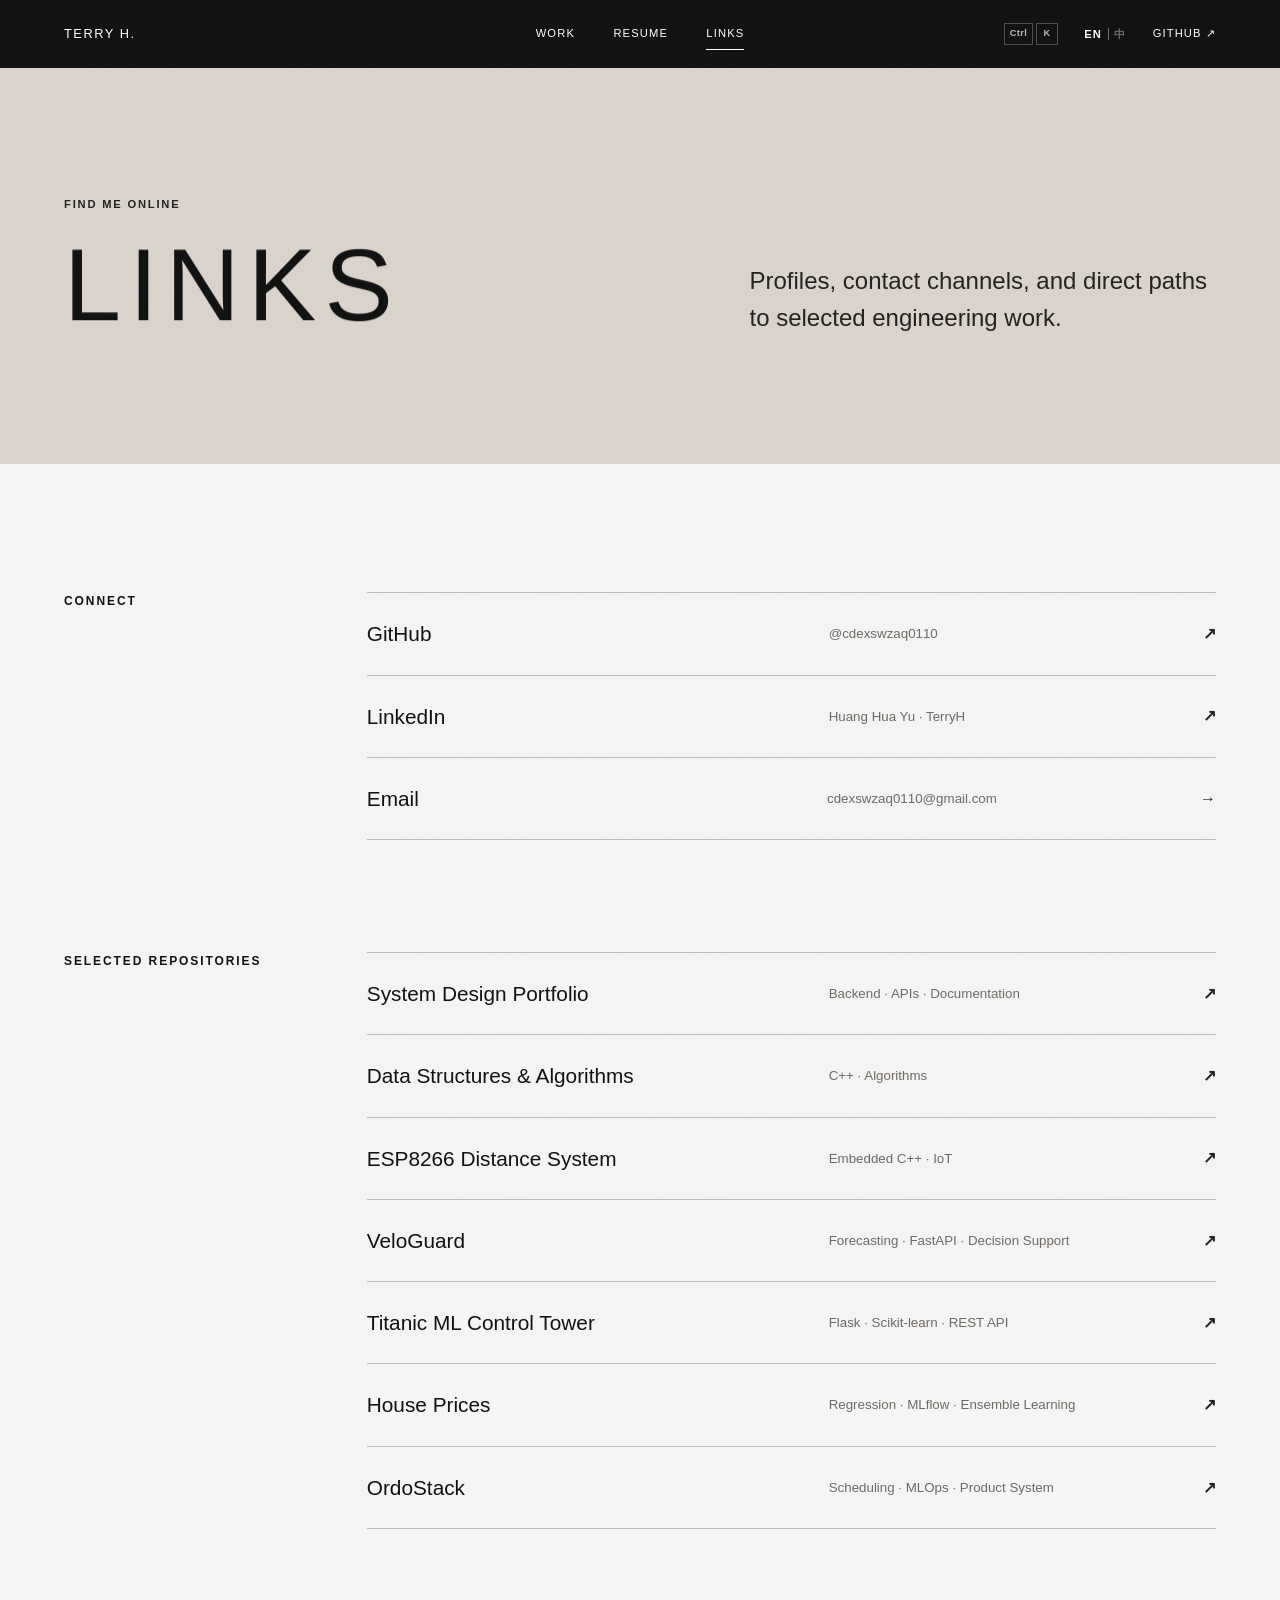
==== commit bc56a830: "feat: command menu on every page (Cmd/Ctrl K or /) Co-Authored-By: Claude Opus 5.5 <noreply@anthropi" ====
--- a/links.html
+++ b/links.html
@@ -18,8 +18,8 @@
     <meta property="og:image" content="https://cdexswzaq0110.github.io/assets/project-archive.webp" />
     <meta name="twitter:card" content="summary_large_image" />
 
-    <link rel="stylesheet" href="styles.css?v=20" />
-    <script src="script.js?v=20" defer></script>
+    <link rel="stylesheet" href="styles.css?v=24" />
+    <script src="script.js?v=24" defer></script>
     <script>
       /* Apply the remembered motion choice before first paint. */
       (function () {
--- a/styles.css
+++ b/styles.css
@@ -1783,6 +1783,41 @@
   background: var(--ink);
 }
 
+.about-section {
+  position: relative;
+  overflow: hidden;
+}
+
+.about-section > .container {
+  position: relative;
+  z-index: 1;
+}
+
+.about-spotlight {
+  position: absolute;
+  inset: 0;
+  z-index: 0;
+  padding: 1.25rem;
+  overflow: hidden;
+  color: var(--warm);
+  font-family: ui-monospace, "SFMono-Regular", Menlo, Consolas, monospace;
+  font-size: 0.72rem;
+  line-height: 1.75;
+  letter-spacing: 0.04em;
+  word-break: break-all;
+  opacity: 0;
+  pointer-events: none;
+  -webkit-mask-image: radial-gradient(circle 11rem at var(--spot-x, -40rem) var(--spot-y, -40rem),
+      #000 0%, rgb(0 0 0 / 45%) 38%, transparent 72%);
+  mask-image: radial-gradient(circle 11rem at var(--spot-x, -40rem) var(--spot-y, -40rem),
+      #000 0%, rgb(0 0 0 / 45%) 38%, transparent 72%);
+  transition: opacity 500ms var(--ease-out);
+}
+
+.about-section.is-lit .about-spotlight {
+  opacity: 0.4;
+}
+
 .section-heading-light h2 {
   color: var(--white);
 }
@@ -1930,6 +1965,44 @@
 /* ---------------------------------------------------------------
    Principles
    --------------------------------------------------------------- */
+
+.principles-section {
+  position: relative;
+  overflow-x: clip;
+}
+
+.principles-section > .container {
+  position: relative;
+  z-index: 1;
+}
+
+.ghost-type {
+  position: absolute;
+  top: 50%;
+  left: 0;
+  z-index: 0;
+  color: transparent;
+  font-family: var(--font-display);
+  font-size: clamp(6rem, 17vw, 15rem);
+  font-weight: 600;
+  line-height: 1;
+  letter-spacing: -0.02em;
+  text-transform: uppercase;
+  white-space: pre;
+  -webkit-text-stroke: 1px rgb(17 17 17 / 13%);
+  pointer-events: none;
+  user-select: none;
+  transform: translateY(-40%);
+}
+
+.ghost-type span {
+  display: inline-block;
+  will-change: transform;
+}
+
+.lang-zh .ghost-type {
+  letter-spacing: 0.04em;
+}
 
 .principles-grid {
   display: grid;
@@ -3191,3 +3264,257 @@
     min-height: 30rem;
   }
 }
+
+/* ---------------------------------------------------------------
+   Command menu
+   --------------------------------------------------------------- */
+
+.cmdk-trigger {
+  display: inline-flex;
+  min-height: 2.2rem;
+  align-items: center;
+  gap: 0.2rem;
+  padding: 0;
+  border: 0;
+  color: inherit;
+  background: none;
+  cursor: pointer;
+  opacity: 0.7;
+  scale: var(--press, 1);
+  transition: opacity 200ms ease, scale 160ms var(--ease-out);
+  -webkit-tap-highlight-color: transparent;
+}
+
+.cmdk-trigger:hover,
+.cmdk-trigger:focus-visible {
+  opacity: 1;
+}
+
+.cmdk-trigger:active {
+  --press: 0.94;
+}
+
+.cmdk-trigger kbd,
+.cmdk kbd {
+  display: inline-grid;
+  min-width: 1.35rem;
+  height: 1.35rem;
+  place-items: center;
+  padding: 0 0.3rem;
+  border: 1px solid rgb(255 255 255 / 38%);
+  font-family: var(--font-display);
+  font-size: 0.58rem;
+  font-weight: 600;
+  letter-spacing: 0.04em;
+  line-height: 1;
+}
+
+.cmdk {
+  position: fixed;
+  inset: 0;
+  z-index: 86;
+  display: none;
+}
+
+.cmdk-open .cmdk {
+  display: block;
+}
+
+.cmdk-scrim {
+  position: absolute;
+  inset: 0;
+  background: rgb(17 17 17 / 42%);
+}
+
+.cmdk-panel {
+  position: absolute;
+  top: min(18vh, 9rem);
+  left: 50%;
+  display: flex;
+  width: min(36rem, calc(100vw - 2rem));
+  max-height: min(31rem, calc(100vh - 6rem));
+  flex-direction: column;
+  border: 1px solid var(--ink);
+  color: var(--ink);
+  background: var(--canvas);
+  box-shadow: 0 2rem 4rem rgb(17 17 17 / 28%);
+  transform: translateX(-50%);
+}
+
+.cmdk-search {
+  display: flex;
+  align-items: center;
+  gap: 0.75rem;
+  padding: 0 1.1rem;
+  border-bottom: 1px solid var(--line);
+}
+
+.cmdk-caret {
+  color: var(--muted);
+  font-family: var(--font-display);
+  font-size: 1.2rem;
+  line-height: 1;
+}
+
+.cmdk-search input {
+  min-width: 0;
+  height: 3.4rem;
+  flex: 1;
+  padding: 0;
+  border: 0;
+  outline: 0;
+  color: var(--ink);
+  background: none;
+  font: 400 1rem/1.2 var(--font-body);
+}
+
+.cmdk-search input::placeholder {
+  color: var(--muted);
+}
+
+.cmdk-search kbd {
+  border-color: var(--line);
+  color: var(--muted);
+}
+
+.cmdk-list {
+  min-height: 0;
+  flex: 1;
+  padding: 0.3rem 0 0.6rem;
+  overflow-y: auto;
+  overscroll-behavior: contain;
+  scroll-padding-block: 2.2rem 0.6rem;
+  scrollbar-color: var(--line) transparent;
+  scrollbar-width: thin;
+}
+
+.cmdk-group {
+  margin: 0;
+  padding: 0.85rem 1.1rem 0.35rem;
+  color: var(--muted);
+  font-family: var(--font-display);
+  font-size: 0.6rem;
+  font-weight: 600;
+  letter-spacing: 0.16em;
+  text-transform: uppercase;
+}
+
+.lang-zh .cmdk-group {
+  letter-spacing: 0.08em;
+}
+
+.cmdk-item {
+  display: flex;
+  min-height: 2.6rem;
+  align-items: center;
+  gap: 0.85rem;
+  padding: 0 1.1rem;
+  font-size: 0.9rem;
+  cursor: pointer;
+}
+
+.has-cursor .cmdk-item {
+  cursor: none;
+}
+
+.cmdk-item[aria-selected="true"] {
+  color: var(--white);
+  background: var(--ink);
+}
+
+.cmdk-icon {
+  width: 1rem;
+  flex: none;
+  color: var(--muted);
+  font-family: var(--font-display);
+  font-size: 0.8rem;
+  text-align: center;
+}
+
+.cmdk-label {
+  min-width: 0;
+  flex: 1;
+  overflow: hidden;
+  text-overflow: ellipsis;
+  white-space: nowrap;
+}
+
+.cmdk-hint {
+  max-width: 45%;
+  flex: none;
+  overflow: hidden;
+  color: var(--muted);
+  font-size: 0.72rem;
+  text-overflow: ellipsis;
+  white-space: nowrap;
+}
+
+.cmdk-item[aria-selected="true"] .cmdk-icon,
+.cmdk-item[aria-selected="true"] .cmdk-hint {
+  color: rgb(255 255 255 / 62%);
+}
+
+.cmdk-empty {
+  margin: 0;
+  padding: 2rem 1.1rem;
+  color: var(--muted);
+  font-size: 0.9rem;
+  text-align: center;
+}
+
+.cmdk-foot {
+  margin: 0;
+  padding: 0.7rem 1.1rem;
+  border-top: 1px solid var(--line);
+  color: var(--muted);
+  font-family: var(--font-display);
+  font-size: 0.6rem;
+  letter-spacing: 0.12em;
+  text-transform: uppercase;
+}
+
+.cmdk-toast {
+  position: fixed;
+  bottom: 2rem;
+  left: 50%;
+  z-index: 86;
+  margin: 0;
+  padding: 0.7rem 1.1rem;
+  color: var(--white);
+  background: var(--ink);
+  font-family: var(--font-display);
+  font-size: 0.66rem;
+  font-weight: 600;
+  letter-spacing: 0.12em;
+  text-transform: uppercase;
+  opacity: 0;
+  pointer-events: none;
+  transform: translate(-50%, 0.75rem);
+  transition: opacity 200ms var(--ease-out), transform 260ms var(--ease-out);
+}
+
+.cmdk-toast.is-shown {
+  opacity: 1;
+  transform: translate(-50%, 0);
+}
+
+/* A card reached from the menu says "here" once. */
+.motion-on .project-card.is-pinged {
+  animation: card-ping 1100ms var(--ease-out);
+}
+
+@keyframes card-ping {
+  from {
+    box-shadow: 0 0 0 0 rgb(17 17 17 / 38%);
+  }
+
+  to {
+    box-shadow: 0 0 0 1.4rem rgb(17 17 17 / 0%);
+  }
+}
+
+@media (max-width: 900px), (pointer: coarse) {
+  .cmdk-trigger {
+    display: none;
+  }
+}
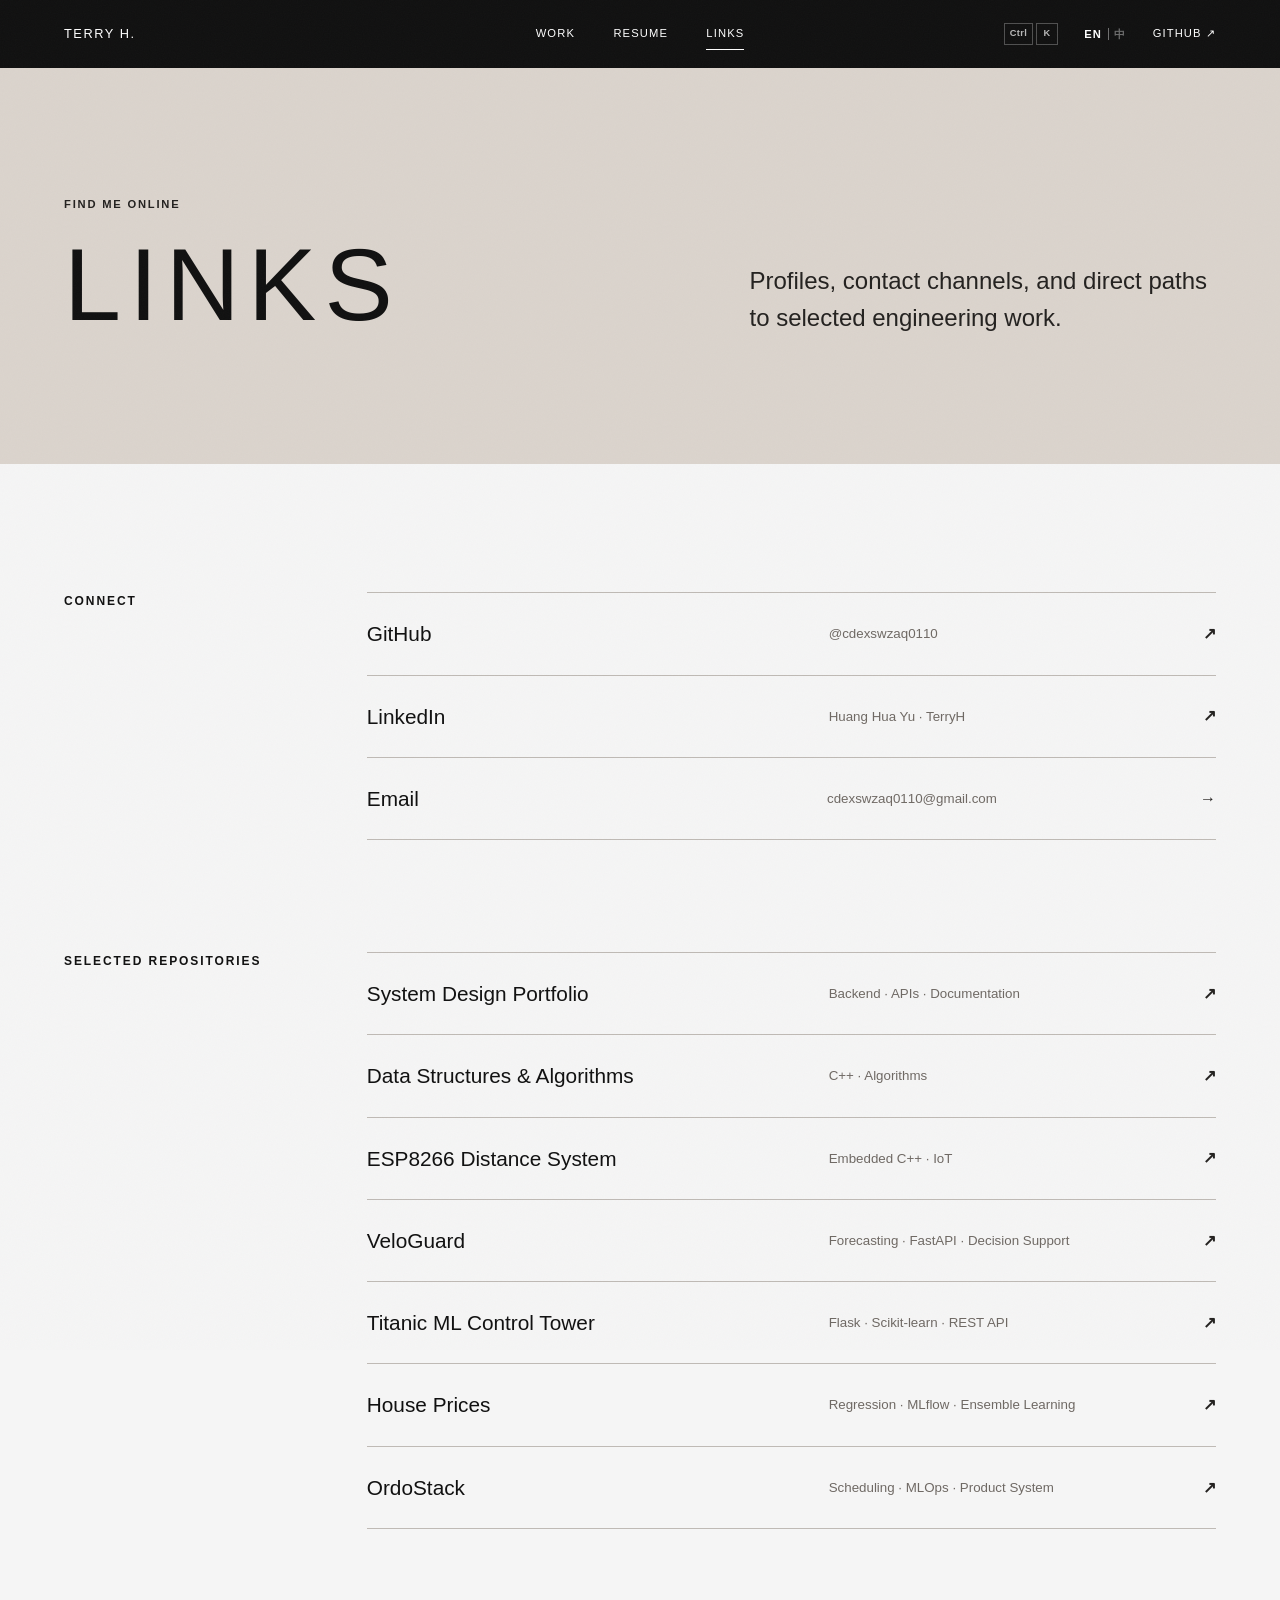
==== commit 5c6b2898: "feat: project map — TF-IDF + t-SNE layout of the work, with a Grid/Map switch Positions are computed" ====
--- a/links.html
+++ b/links.html
@@ -18,8 +18,8 @@
     <meta property="og:image" content="https://cdexswzaq0110.github.io/assets/project-archive.webp" />
     <meta name="twitter:card" content="summary_large_image" />
 
-    <link rel="stylesheet" href="styles.css?v=24" />
-    <script src="script.js?v=24" defer></script>
+    <link rel="stylesheet" href="styles.css?v=30" />
+    <script src="script.js?v=30" defer></script>
     <script>
       /* Apply the remembered motion choice before first paint. */
       (function () {
--- a/styles.css
+++ b/styles.css
@@ -3518,3 +3518,315 @@
     display: none;
   }
 }
+
+/* ---------------------------------------------------------------
+   Terminal
+   --------------------------------------------------------------- */
+
+.term-mount {
+  position: relative;
+  z-index: 1;
+  margin-top: clamp(3.5rem, 7vw, 5rem);
+}
+
+#terminal {
+  scroll-margin-top: 5.25rem;
+}
+
+.term {
+  margin-top: 1rem;
+  border: 1px solid var(--ink);
+  color: rgb(255 255 255 / 82%);
+  background: var(--ink);
+  box-shadow: 0 1.5rem 3rem rgb(17 17 17 / 16%);
+  font-family: ui-monospace, "SFMono-Regular", Menlo, Consolas, monospace;
+  font-size: 0.8rem;
+  line-height: 1.7;
+  transition: box-shadow 300ms var(--ease-out);
+}
+
+.term:focus-within {
+  box-shadow: 0 1.5rem 3rem rgb(17 17 17 / 22%), 0 0 0 1px var(--frame);
+}
+
+.term-bar {
+  display: flex;
+  align-items: center;
+  gap: 1rem;
+  padding: 0.65rem 1rem;
+  border-bottom: 1px solid rgb(255 255 255 / 10%);
+  color: rgb(255 255 255 / 45%);
+  font-size: 0.68rem;
+}
+
+.term-dots {
+  display: flex;
+  gap: 0.4rem;
+}
+
+.term-dots i {
+  width: 0.55rem;
+  height: 0.55rem;
+  border-radius: 50%;
+  background: rgb(255 255 255 / 18%);
+}
+
+.term-title {
+  flex: 1;
+  text-align: center;
+}
+
+.term-body {
+  height: clamp(15rem, 36vh, 21rem);
+  padding: 1rem 1.1rem 1.2rem;
+  overflow-y: auto;
+  overscroll-behavior: contain;
+  scrollbar-color: rgb(255 255 255 / 22%) transparent;
+  scrollbar-width: thin;
+}
+
+.term-log p {
+  margin: 0;
+  white-space: pre-wrap;
+  overflow-wrap: anywhere;
+}
+
+.term-line {
+  display: flex;
+  align-items: baseline;
+  gap: 0.6rem;
+}
+
+.term-prompt,
+.term-accent {
+  color: var(--warm);
+}
+
+.term-prompt {
+  flex: none;
+}
+
+.term input {
+  min-width: 0;
+  flex: 1;
+  padding: 0;
+  border: 0;
+  outline: 0;
+  color: var(--white);
+  background: none;
+  font: inherit;
+  caret-color: var(--warm);
+}
+
+.has-cursor .term input,
+.has-cursor .cmdk input {
+  cursor: none;
+}
+
+.term-strong {
+  color: var(--white);
+}
+
+.term-dim {
+  color: rgb(255 255 255 / 46%);
+}
+
+.term-err {
+  color: #d9ab9b;
+}
+
+.term-fill {
+  background: linear-gradient(var(--warm), var(--warm)) left center / 100% 0.55em no-repeat;
+}
+
+@media (max-width: 700px) {
+  .term {
+    font-size: 0.74rem;
+  }
+
+  /* 16px keeps iOS from zooming the page when the prompt takes focus. */
+  .term input {
+    font-size: 16px;
+  }
+
+  .term-title {
+    text-align: right;
+  }
+
+  .term-size {
+    display: none;
+  }
+}
+
+/* ---------------------------------------------------------------
+   Project map
+   --------------------------------------------------------------- */
+
+.work-controls {
+  display: flex;
+  flex-wrap: wrap;
+  align-items: center;
+  justify-content: space-between;
+  gap: 1rem;
+  margin-top: 2.5rem;
+}
+
+.work-controls .filter-bar {
+  margin-top: 0;
+}
+
+.view-switch {
+  display: inline-flex;
+  border: 1px solid var(--line);
+}
+
+.view-chip {
+  padding: 0.55rem 1rem;
+  border: 0;
+  color: var(--muted);
+  background: transparent;
+  font-family: var(--font-display);
+  font-size: 0.66rem;
+  font-weight: 600;
+  letter-spacing: 0.12em;
+  text-transform: uppercase;
+  cursor: pointer;
+  scale: var(--press, 1);
+  transition: color 240ms ease, background-color 240ms ease, scale 160ms var(--ease-out);
+  -webkit-tap-highlight-color: transparent;
+}
+
+.view-chip + .view-chip {
+  border-left: 1px solid var(--line);
+}
+
+.view-chip.is-active {
+  color: var(--white);
+  background: var(--ink);
+}
+
+.view-chip:active {
+  --press: 0.96;
+}
+
+.lang-zh .view-chip {
+  letter-spacing: 0.06em;
+}
+
+.project-map {
+  position: relative;
+  display: none;
+  margin-top: 2rem;
+}
+
+.work-section.is-map .project-map {
+  display: block;
+}
+
+.work-section.is-map .project-grid {
+  display: none;
+}
+
+.project-map canvas {
+  display: block;
+  width: 100%;
+  height: clamp(26rem, 62vh, 36rem);
+  border: 1px solid var(--line);
+  background: radial-gradient(circle at 1px 1px, rgb(17 17 17 / 9%) 1px, transparent 0) 0 0 / 22px 22px;
+}
+
+.project-map canvas.is-pointing {
+  cursor: pointer;
+}
+
+.has-cursor .project-map canvas {
+  cursor: none;
+}
+
+.map-tip {
+  position: absolute;
+  top: 0;
+  left: 0;
+  display: grid;
+  max-width: 17rem;
+  gap: 0.2rem;
+  padding: 0.7rem 0.85rem;
+  color: var(--white);
+  background: var(--ink);
+  font-size: 0.72rem;
+  line-height: 1.45;
+  opacity: 0;
+  pointer-events: none;
+  transition: opacity 160ms var(--ease-out);
+}
+
+.map-tip.is-shown {
+  opacity: 1;
+}
+
+.map-tip strong {
+  font-family: var(--font-display);
+  font-size: 0.74rem;
+  letter-spacing: 0.1em;
+  text-transform: uppercase;
+}
+
+.map-tip span {
+  color: rgb(255 255 255 / 60%);
+}
+
+.map-tip em {
+  color: var(--warm);
+  font-style: normal;
+}
+
+.map-legend {
+  display: flex;
+  flex-wrap: wrap;
+  align-items: center;
+  gap: 0.6rem 1.4rem;
+  margin-top: 1rem;
+  color: var(--muted);
+  font-size: 0.78rem;
+  line-height: 1.6;
+}
+
+.map-key {
+  display: inline-flex;
+  align-items: center;
+  gap: 0.5rem;
+  font-family: var(--font-display);
+  font-size: 0.62rem;
+  font-weight: 600;
+  letter-spacing: 0.12em;
+  text-transform: uppercase;
+}
+
+.map-key i {
+  width: 0.6rem;
+  height: 0.6rem;
+  border: 1.5px solid var(--ink);
+  border-radius: 50%;
+}
+
+.map-key i.is-ml {
+  background: var(--ink);
+}
+
+.map-note {
+  flex: 1 1 22rem;
+}
+
+@media (max-width: 700px) {
+  .work-controls {
+    display: block;
+  }
+
+  .view-switch {
+    margin-top: 1.1rem;
+  }
+
+  .project-map canvas {
+    height: 26rem;
+  }
+}
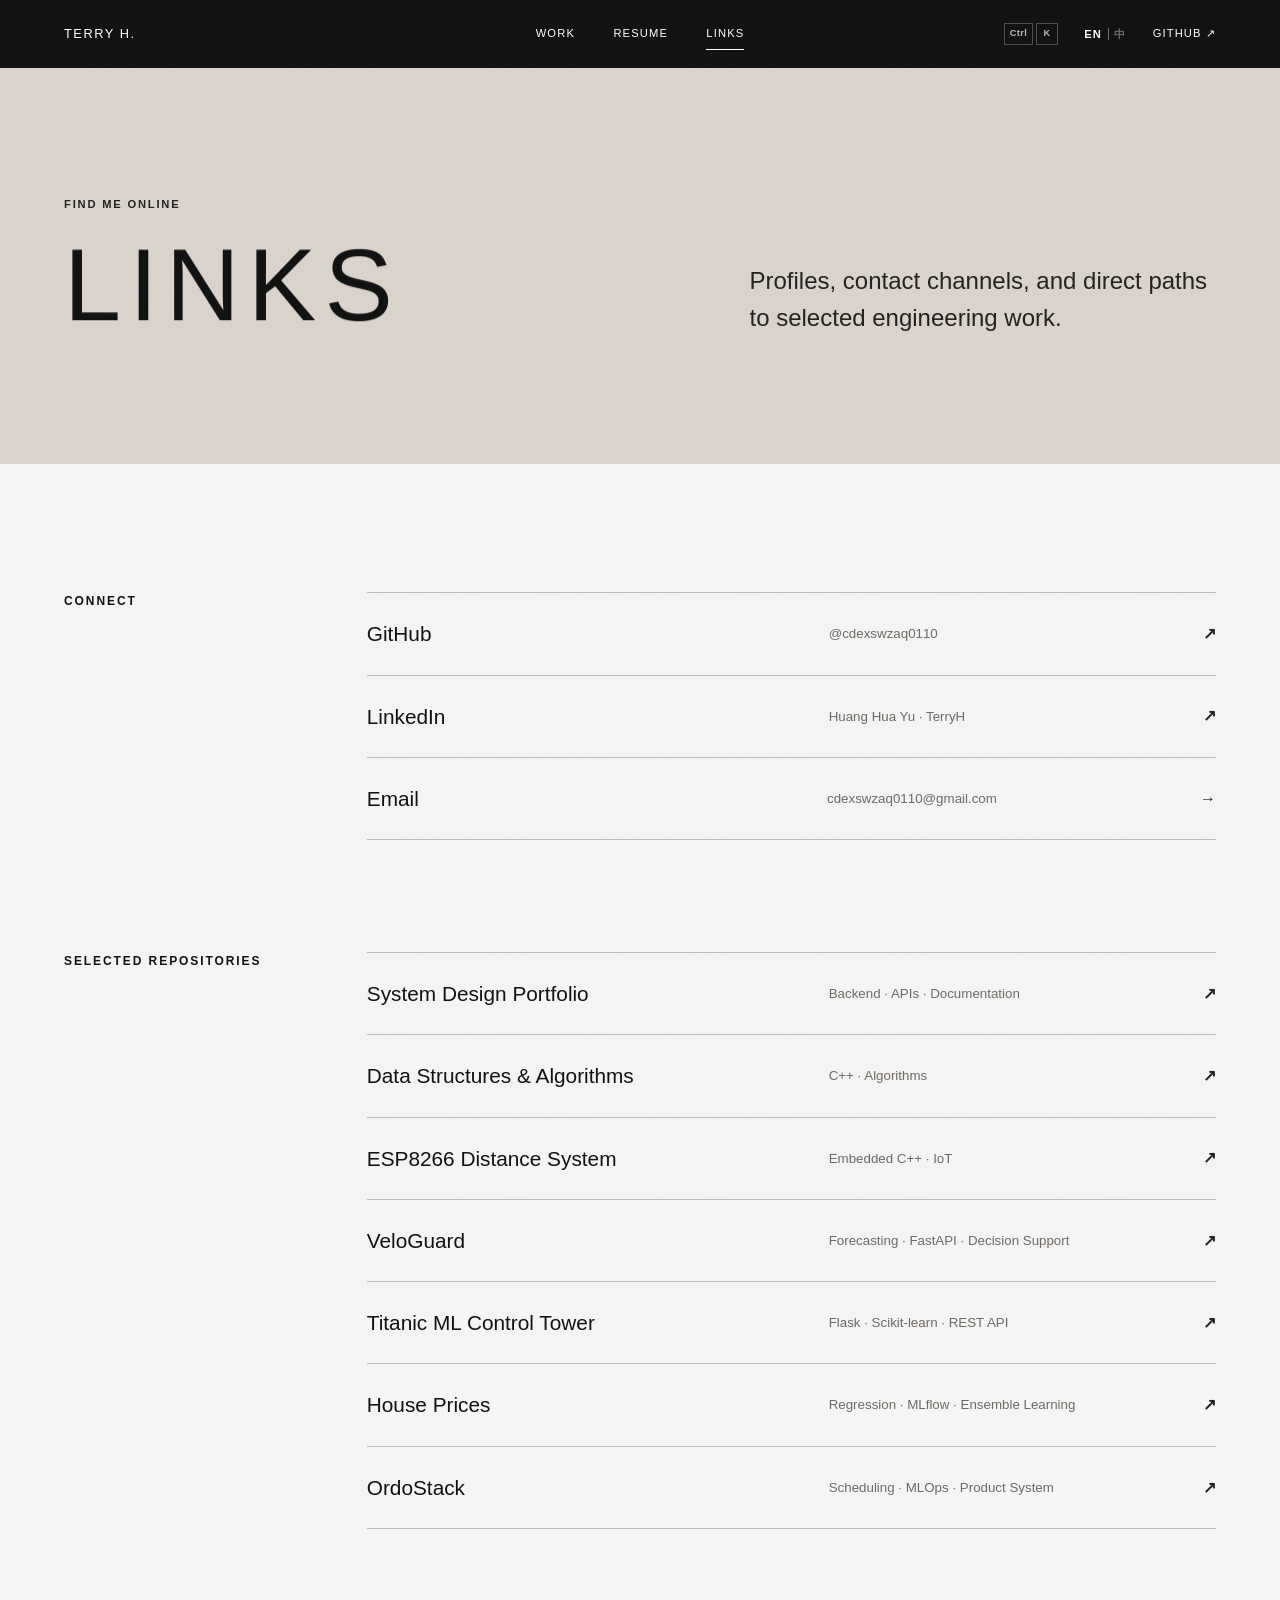
==== commit a31dcb6e: "feat: add evidence-led engineering cases and hiring links" ====
--- a/links.html
+++ b/links.html
@@ -18,8 +18,8 @@
     <meta property="og:image" content="https://cdexswzaq0110.github.io/assets/project-archive.webp" />
     <meta name="twitter:card" content="summary_large_image" />
 
-    <link rel="stylesheet" href="styles.css?v=30" />
-    <script src="script.js?v=30" defer></script>
+    <link rel="stylesheet" href="styles.css?v=32" />
+    <script src="script.js?v=32" defer></script>
     <script>
       /* Apply the remembered motion choice before first paint. */
       (function () {
@@ -46,7 +46,7 @@
           "url": "https://cdexswzaq0110.github.io/",
           "sameAs": [
             "https://github.com/cdexswzaq0110",
-            "https://www.linkedin.com/in/%E6%A8%BA%E8%A3%95-%E9%BB%83-terryh/"
+            "https://www.linkedin.com/in/huayu-huang/"
           ]
         }
       }
@@ -111,7 +111,7 @@
             <h2 id="connect-title" data-zh="聯絡方式">Connect</h2>
             <div class="link-list">
               <a href="https://github.com/cdexswzaq0110" target="_blank" rel="noreferrer"><span>GitHub</span><small>@cdexswzaq0110</small><b>↗</b></a>
-              <a href="https://www.linkedin.com/in/%E6%A8%BA%E8%A3%95-%E9%BB%83-terryh/" target="_blank" rel="noreferrer"><span>LinkedIn</span><small>Huang Hua Yu · TerryH</small><b>↗</b></a>
+              <a href="https://www.linkedin.com/in/huayu-huang/" target="_blank" rel="noreferrer"><span>LinkedIn</span><small>Huang Hua Yu · TerryH</small><b>↗</b></a>
               <a href="mailto:cdexswzaq0110@gmail.com"><span>Email</span><small>cdexswzaq0110@gmail.com</small><b>→</b></a>
             </div>
           </section>
@@ -120,7 +120,7 @@
             <h2 id="project-links-title" data-zh="精選 GitHub 專案">Selected repositories</h2>
             <div class="link-list">
               <a href="https://github.com/cdexswzaq0110/build-moat-system-design-portfolio" target="_blank" rel="noreferrer" data-preview="assets/system-design.webp"><span>System Design Portfolio</span><small>Backend · APIs · Documentation</small><b>↗</b></a>
-              <a href="https://github.com/cdexswzaq0110/DSA" target="_blank" rel="noreferrer" data-preview="assets/algorithms.webp"><span>Data Structures &amp; Algorithms</span><small>C++ · Algorithms</small><b>↗</b></a>
+              <a href="https://github.com/cdexswzaq0110/Data-Structures-Algorithms" target="_blank" rel="noreferrer" data-preview="assets/algorithms.webp"><span>Data Structures &amp; Algorithms</span><small>C++ · Algorithms</small><b>↗</b></a>
               <a href="https://github.com/cdexswzaq0110/Arduino_obstacle_avoidance" target="_blank" rel="noreferrer" data-preview="assets/embedded-system.webp"><span>ESP8266 Distance System</span><small>Embedded C++ · IoT</small><b>↗</b></a>
               <a href="https://github.com/cdexswzaq0110/VeloGuard" target="_blank" rel="noreferrer" data-preview="assets/veloguard.webp"><span>VeloGuard</span><small>Forecasting · FastAPI · Decision Support</small><b>↗</b></a>
               <a href="https://github.com/cdexswzaq0110/titanic-ml-control-tower" target="_blank" rel="noreferrer" data-preview="assets/titanic-control-tower.webp"><span>Titanic ML Control Tower</span><small>Flask · Scikit-learn · REST API</small><b>↗</b></a>
--- a/styles.css
+++ b/styles.css
@@ -941,6 +941,87 @@
   padding-block: var(--section-space);
 }
 
+/* Case notes inherit the existing palette; gallery and motion rules stay untouched. */
+.engineering-section {
+  border-bottom: 1px solid var(--line);
+  scroll-margin-top: 5.25rem;
+}
+
+.engineering-layout {
+  display: grid;
+  grid-template-columns: minmax(0, 1fr) minmax(0, 2fr);
+  gap: clamp(2rem, 5vw, 5rem);
+  margin-top: 2.5rem;
+}
+
+.engineering-intro > p {
+  margin-bottom: 1.5rem;
+  color: var(--muted);
+}
+
+.engineering-intro .engineering-lead {
+  color: var(--ink);
+  font-family: var(--font-display);
+  font-size: clamp(1.5rem, 3vw, 2.4rem);
+  line-height: 1.2;
+}
+
+.engineering-case {
+  border-top: 1px solid var(--line);
+  scroll-margin-top: 6rem;
+}
+
+.engineering-case:last-child { border-bottom: 1px solid var(--line); }
+
+.engineering-case > summary {
+  display: grid;
+  grid-template-columns: 1.5rem minmax(0, 1fr) 1rem;
+  align-items: start;
+  gap: 0.75rem;
+  padding-block: 1.5rem;
+  cursor: pointer;
+  list-style: none;
+}
+
+.engineering-case > summary::-webkit-details-marker { display: none; }
+.engineering-case > summary:focus-visible { outline: 2px solid var(--ink); outline-offset: 4px; }
+.case-number { color: var(--muted); font-size: 0.75rem; padding-top: 0.25rem; }
+.case-heading { display: grid; gap: 0.3rem; }
+.case-heading strong { color: var(--ink); font-family: var(--font-display); font-size: 1.2rem; }
+.case-heading > span { color: var(--muted); font-size: 0.9rem; }
+.case-toggle::before { content: "+"; font-size: 1.3rem; }
+.engineering-case[open] .case-toggle::before { content: "−"; }
+.case-content { padding: 0 0 1.75rem 2.25rem; }
+
+.case-result {
+  display: grid;
+  gap: 0.25rem;
+  margin-bottom: 1.5rem;
+}
+
+.case-result strong {
+  color: var(--ink);
+  font-family: var(--font-display);
+  font-size: clamp(1.7rem, 3vw, 2.5rem);
+  font-weight: 400;
+  line-height: 1.2;
+}
+
+.case-result > span { color: var(--muted); font-size: 0.85rem; }
+.case-content dl { margin: 0; }
+.case-content dl > div { display: grid; grid-template-columns: 5rem minmax(0, 1fr); gap: 0.75rem; margin-block: 1rem; }
+.case-content dt { color: var(--muted); font-size: 0.8rem; padding-top: 0.1rem; }
+.case-content dd { margin: 0; font-size: 0.9rem; }
+.case-links { display: flex; flex-wrap: wrap; gap: 0.75rem 1.25rem; margin-top: 1.5rem; font-size: 0.8rem; }
+.case-links a { text-underline-offset: 0.25em; }
+.case-links a:hover { text-decoration-thickness: 2px; }
+
+@media (max-width: 760px) {
+  .engineering-layout { grid-template-columns: minmax(0, 1fr); }
+  .case-content { padding-left: 0; }
+  .case-content dl > div { grid-template-columns: minmax(0, 1fr); gap: 0.25rem; }
+}
+
 .work-section {
   overflow-x: clip;
 }
@@ -3830,3 +3911,119 @@
     height: 26rem;
   }
 }
+
+/* ---------------------------------------------------------------
+   Résumé timeline
+   --------------------------------------------------------------- */
+
+.timeline {
+  position: relative;
+  padding-left: 2rem;
+}
+
+.timeline::before,
+.timeline-progress {
+  position: absolute;
+  top: 0.55rem;
+  bottom: 0.55rem;
+  left: 0.3rem;
+  width: 1px;
+  content: "";
+}
+
+.timeline::before {
+  background: var(--ink);
+}
+
+.timeline.is-live::before {
+  background: var(--line);
+}
+
+.timeline-progress {
+  background: var(--ink);
+  transform: scaleY(0);
+  transform-origin: top;
+}
+
+.timeline ol {
+  display: grid;
+  gap: 1.6rem;
+  margin: 0;
+  padding: 0;
+  list-style: none;
+}
+
+.timeline li {
+  position: relative;
+  display: grid;
+  grid-template-columns: 4.75rem minmax(0, 1fr);
+  column-gap: 1.25rem;
+}
+
+.timeline li::before {
+  position: absolute;
+  top: 0.4rem;
+  left: calc(-2rem + 0.3rem - 4px);
+  width: 9px;
+  height: 9px;
+  border: 1px solid var(--ink);
+  border-radius: 50%;
+  background: var(--ink);
+  content: "";
+  transition: background-color 300ms ease, border-color 300ms ease, scale 400ms var(--ease-out);
+}
+
+.timeline.is-live li:not(.is-reached)::before {
+  border-color: var(--frame);
+  background: var(--canvas);
+  scale: 0.78;
+}
+
+.timeline time {
+  grid-row: span 2;
+  padding-top: 0.12rem;
+  color: var(--muted);
+  font-family: var(--font-display);
+  font-size: 0.72rem;
+  font-variant-numeric: tabular-nums;
+  font-weight: 600;
+  letter-spacing: 0.12em;
+}
+
+.timeline h3 {
+  margin: 0;
+  color: var(--ink);
+  font-size: 0.95rem;
+  font-weight: 600;
+  letter-spacing: 0.02em;
+}
+
+.timeline li p {
+  margin: 0.35rem 0 0;
+  color: var(--muted);
+  font-size: 0.84rem;
+}
+
+.timeline.is-live li > * {
+  transition: opacity 450ms var(--ease-out);
+}
+
+.timeline.is-live li:not(.is-reached) > * {
+  opacity: 0.38;
+}
+
+.timeline-note {
+  margin-top: 1.75rem;
+  color: var(--muted);
+  font-size: 0.78rem;
+}
+
+@media (max-width: 700px) {
+  .timeline li {
+    grid-template-columns: 1fr;
+  }
+
+  .timeline time {
+    grid-row: auto;
+  }
+}
